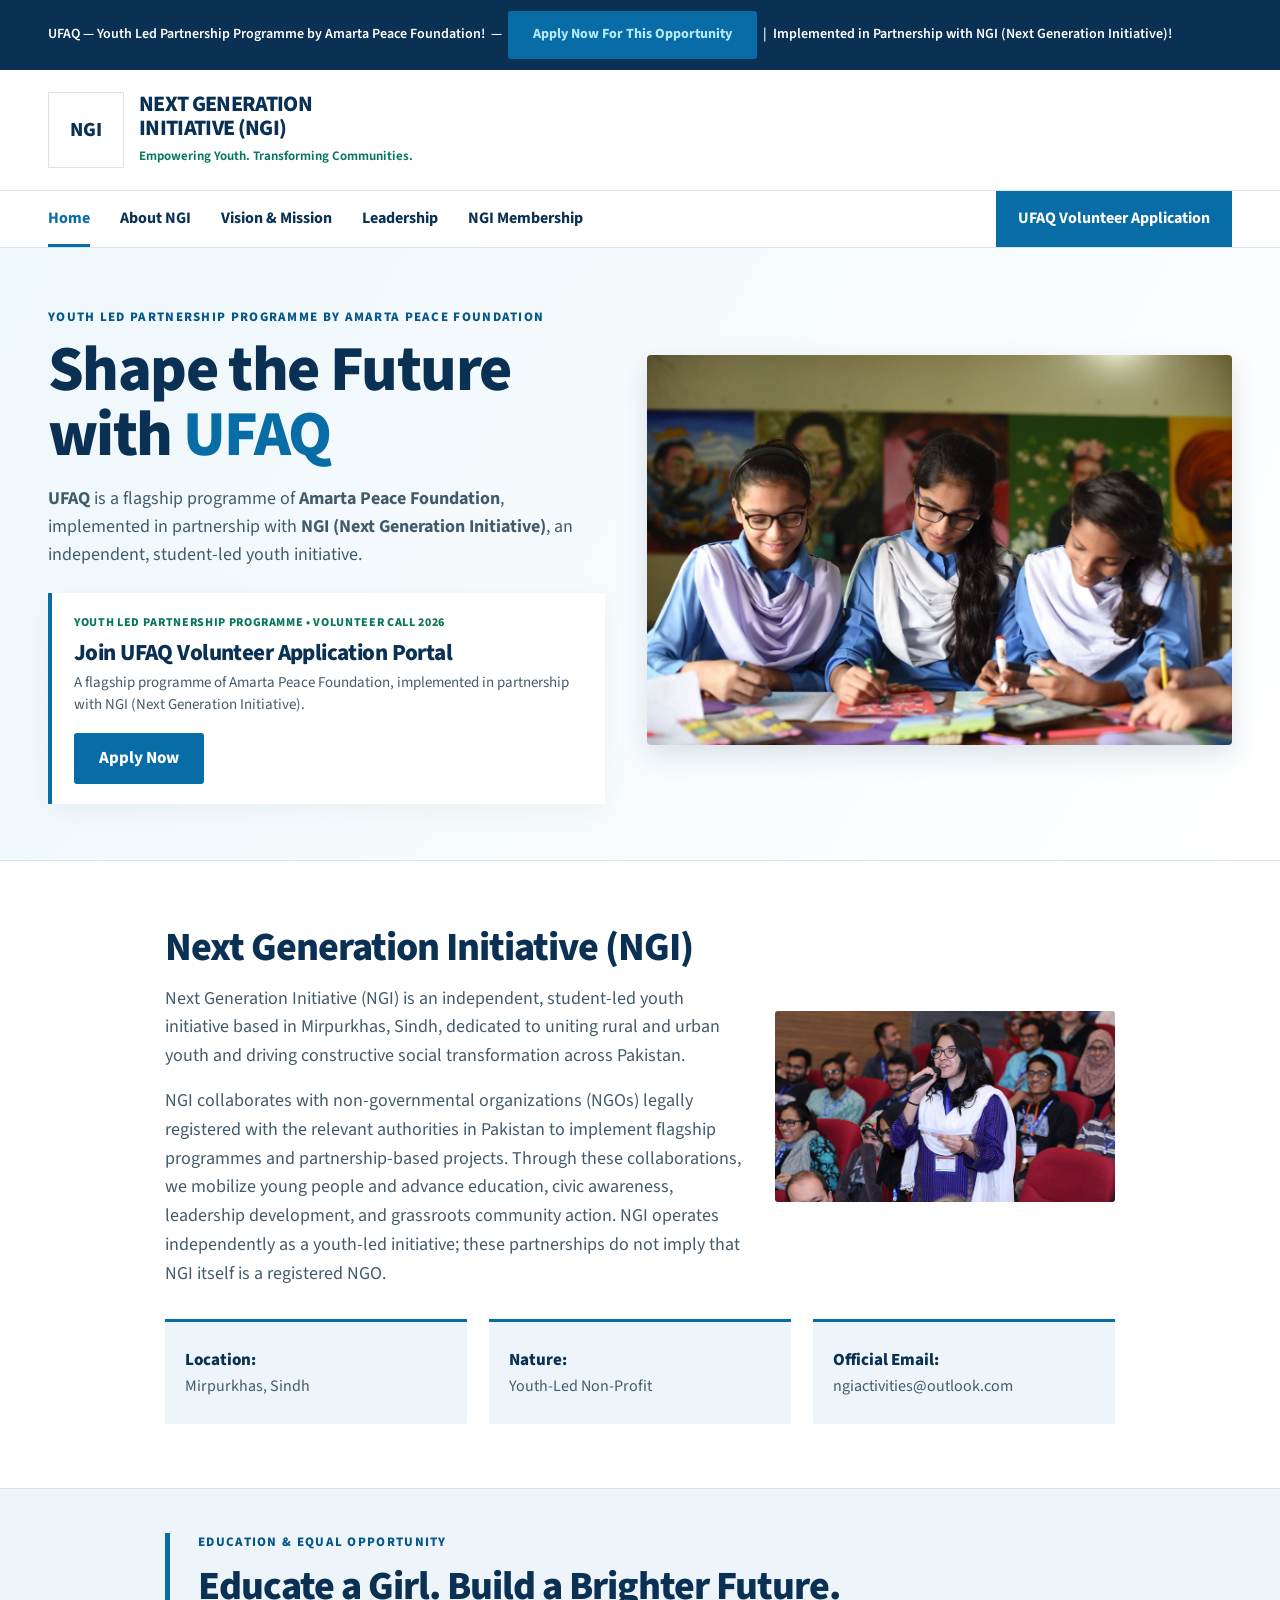
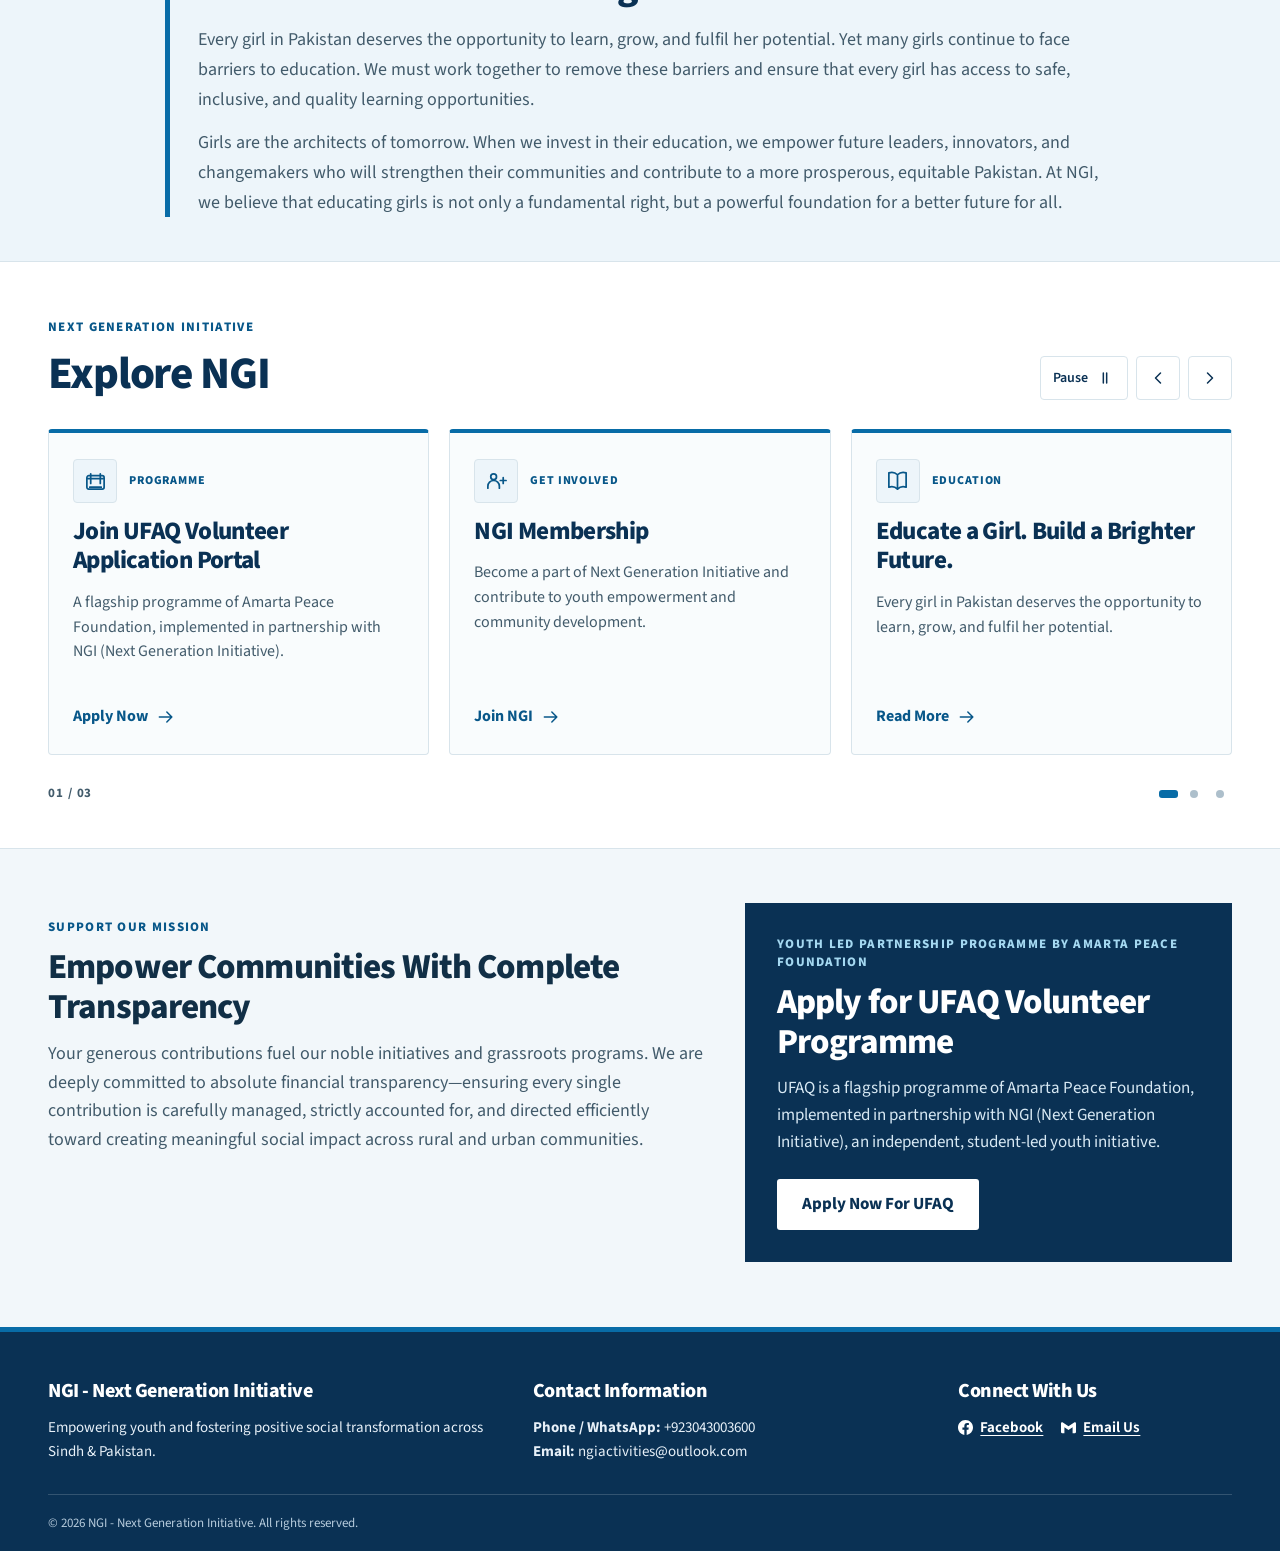
==== index.html @ 114bf4d7 "Add original accessible scrolling cards using existing NGI website copy" ====
<!doctype html>
<html lang="en"><head><meta charset="UTF-8"><meta name="viewport" content="width=device-width,initial-scale=1">
<title>Home | NGI</title>
<meta name="theme-color" content="#0a3154">
<meta name="description" content="Next Generation Initiative — Empowering Youth. Transforming Communities.">
<link rel="preconnect" href="https://fonts.googleapis.com"><link rel="preconnect" href="https://fonts.gstatic.com" crossorigin>
<link href="https://fonts.googleapis.com/css2?family=Source+Sans+3:wght@400;500;600;650;700;800&display=swap" rel="stylesheet">
<link rel="stylesheet" href="./styles.css?v=ngi-explore-1"></head>
<body class="home-page"><a class="skip-link" href="#main">Skip to content</a>
<div class="announcement">
<div class="announcement-inner">
<span> UFAQ — Youth Led Partnership Programme by Amarta Peace Foundation!</span>  —  <a href="apply-for-ufaq-project-voluntarily/" class="ufaq-apply-btn">Apply Now For This Opportunity</a>  |  Implemented in Partnership with NGI (Next Generation Initiative)!
</div>
</div>

<header class="site-header"><div class="brand-block">
<div class="w brand-container">
<div class="brand-row">
<div class="brand-logo">
<img src="https://lh3.googleusercontent.com/d/1S5-QYFSCaPwLxHTXR51VhfiXbAkokHvd" alt="NGI Logo" onerror="this.style.display='none';this.parentNode.innerHTML='NGI'">
</div>
<div class="brand-text">
<div class="brand-title">NEXT GENERATION<br>INITIATIVE (NGI)</div>
<div class="brand-tagline">Empowering Youth. Transforming Communities.</div>
</div>
</div>
</div>
</div>


<nav aria-label="Main navigation" class="main-nav"><div class="nav-inner"><button class="menu-toggle" type="button" aria-expanded="false" aria-controls="nav-links"><span aria-hidden="true">☰</span> Menu</button><div id="nav-links" class="nav-links"><a href="./" aria-current="page">Home</a><a href="./about/">About NGI</a><a href="./vision-mission/">Vision &amp; Mission</a><a href="./leadership/">Leadership</a><a href="./membership/">NGI Membership</a><a href="./apply-for-ufaq-project-voluntarily/">UFAQ Volunteer Application</a></div></div></nav>
</header>
<main id="main"><div class="ufaq-landing campaign">
<div class="w campaign-grid">
<span class="eyebrow"> Youth Led Partnership Programme by Amarta Peace Foundation </span>
<h1 class="campaign-title">Shape the Future with <span>UFAQ</span></h1>
<p class="campaign-description"><strong>UFAQ</strong> is a flagship programme of <strong>Amarta Peace Foundation</strong>, implemented in partnership with <strong>NGI (Next Generation Initiative)</strong>, an independent, student-led youth initiative.</p>

<!-- ANIMATED UFAQ ADVERTISEMENT HIGHLIGHT BOX -->
<div class="animated-ad programme-call">
<div class="programme-copy">
<div class="programme-kicker">Youth Led Partnership Programme • Volunteer Call 2026</div>
<h3>Join UFAQ Volunteer Application Portal</h3>
<p>A flagship programme of Amarta Peace Foundation, implemented in partnership with NGI (Next Generation Initiative).</p>
</div>
<div class="programme-action">
<a href="apply-for-ufaq-project-voluntarily/" id="ufaqJumpApplyBtn" class="ufaq-apply-btn">Apply Now</a>
</div>
</div>

<div class="campaign-photo">
<img src="assets/zindagitrust_cover.jpg" alt="School students working together on classroom art activities" width="1280" height="853" fetchpriority="high" decoding="async">
</div>
</div>
</div>

<div class="organisation">
<div class="w">
<div class="organisation-inner">
<div class="youth-feature"><div><h3>Next Generation Initiative (NGI)</h3>
<p>Next Generation Initiative (NGI) is an independent, student-led youth initiative based in Mirpurkhas, Sindh, dedicated to uniting rural and urban youth and driving constructive social transformation across Pakistan.</p>
<p>NGI collaborates with non-governmental organizations (NGOs) legally registered with the relevant authorities in Pakistan to implement flagship programmes and partnership-based projects. Through these collaborations, we mobilize young people and advance education, civic awareness, leadership development, and grassroots community action. NGI operates independently as a youth-led initiative; these partnerships do not imply that NGI itself is a registered NGO.</p></div><img class="youth-feature-photo youth-feature-landscape" src="assets/jyk-iba-pakistan.jpg" alt="Young woman speaking into a microphone at a youth event" width="720" height="405" loading="lazy" decoding="async"></div>
<div class="organisation-facts">
<div class="fact">
<strong>Location:</strong>
<div>Mirpurkhas, Sindh</div>
</div>
<div class="fact">
<strong>Nature:</strong>
<div>Youth-Led Non-Profit</div>
</div>
<div class="fact">
<strong>Official Email:</strong>
<div>ngiactivities@outlook.com</div>
</div>
</div>
</div>
</div>
</div>

<section class="girls-education" aria-labelledby="girls-education-title">
<div class="w girls-education-inner">
<span class="eyebrow">Education &amp; Equal Opportunity</span>
<h2 id="girls-education-title">Educate a Girl. Build a Brighter Future.</h2>
<p>Every girl in Pakistan deserves the opportunity to learn, grow, and fulfil her potential. Yet many girls continue to face barriers to education. We must work together to remove these barriers and ensure that every girl has access to safe, inclusive, and quality learning opportunities.</p>
<p>Girls are the architects of tomorrow. When we invest in their education, we empower future leaders, innovators, and changemakers who will strengthen their communities and contribute to a more prosperous, equitable Pakistan. At NGI, we believe that educating girls is not only a fundamental right, but a powerful foundation for a better future for all.</p>
</div>
</section>

<section class="ngi-explore" id="ngi-explore" aria-labelledby="ngi-explore-heading" aria-roledescription="carousel">
  <div class="w">
    <div class="ngi-explore-header">
      <div><span class="eyebrow">Next Generation Initiative</span><h2 id="ngi-explore-heading">Explore NGI</h2></div>
      <div class="ngi-explore-controls" hidden>
        <button type="button" class="ngi-scroll-toggle" aria-label="Pause automatic scrolling">Pause <svg aria-hidden="true" viewBox="0 0 24 24"><path d="M10 6v12M14 6v12"/></svg></button>
        <button type="button" class="ngi-scroll-prev" aria-label="Previous card"><svg aria-hidden="true" viewBox="0 0 24 24"><path d="m15 6-6 6 6 6"/></svg></button>
        <button type="button" class="ngi-scroll-next" aria-label="Next card"><svg aria-hidden="true" viewBox="0 0 24 24"><path d="m9 6 6 6-6 6"/></svg></button>
      </div>
    </div>
    <div class="ngi-explore-track" role="group" aria-label="NGI programmes and information" tabindex="0">
      <article class="ngi-explore-card">
        <div class="ngi-explore-card-top"><span class="ngi-card-icon" aria-hidden="true"><svg viewBox="0 0 24 24"><path d="M4 10h16M7 5v10m10-10v10M6 19h12"/><rect x="3" y="7" width="18" height="14" rx="2"/></svg></span><span class="ngi-card-label">Programme</span></div>
        <h3>Join UFAQ Volunteer Application Portal</h3><p>A flagship programme of Amarta Peace Foundation, implemented in partnership with NGI (Next Generation Initiative).</p>
        <a class="ngi-card-link" href="apply-for-ufaq-project-voluntarily/">Apply Now <svg aria-hidden="true" viewBox="0 0 24 24"><path d="M4 12h15m-6-6 6 6-6 6"/></svg></a>
      </article>
      <article class="ngi-explore-card">
        <div class="ngi-explore-card-top"><span class="ngi-card-icon" aria-hidden="true"><svg viewBox="0 0 24 24"><circle cx="9" cy="8" r="3"/><path d="M3 20v-2a6 6 0 0 1 12 0v2M19 9v6m-3-3h6"/></svg></span><span class="ngi-card-label">Get involved</span></div>
        <h3>NGI Membership</h3><p>Become a part of Next Generation Initiative and contribute to youth empowerment and community development.</p>
        <a class="ngi-card-link" href="membership/">Join NGI <svg aria-hidden="true" viewBox="0 0 24 24"><path d="M4 12h15m-6-6 6 6-6 6"/></svg></a>
      </article>
      <article class="ngi-explore-card">
        <div class="ngi-explore-card-top"><span class="ngi-card-icon" aria-hidden="true"><svg viewBox="0 0 24 24"><path d="M12 6c-3-3-6-3-9-2v15c3-1 6-1 9 2 3-3 6-3 9-2V4c-3-1-6-1-9 2Zm0 0v15"/></svg></span><span class="ngi-card-label">Education</span></div>
        <h3>Educate a Girl. Build a Brighter Future.</h3><p>Every girl in Pakistan deserves the opportunity to learn, grow, and fulfil her potential.</p>
        <a class="ngi-card-link" href="#girls-education-title">Read More <svg aria-hidden="true" viewBox="0 0 24 24"><path d="M4 12h15m-6-6 6 6-6 6"/></svg></a>
      </article>
      <article class="ngi-explore-card">
        <div class="ngi-explore-card-top"><span class="ngi-card-icon" aria-hidden="true"><svg viewBox="0 0 24 24"><circle cx="12" cy="12" r="9"/><circle cx="12" cy="12" r="5"/><circle cx="12" cy="12" r="1"/></svg></span><span class="ngi-card-label">Guiding Principles</span></div>
        <h3>Our Mission</h3><p>To empower youth through education, awareness, leadership development, critical thinking, community engagement, and collaborative action.</p>
        <a class="ngi-card-link" href="vision-mission/">Vision &amp; Mission <svg aria-hidden="true" viewBox="0 0 24 24"><path d="M4 12h15m-6-6 6 6-6 6"/></svg></a>
      </article>
      <article class="ngi-explore-card">
        <div class="ngi-explore-card-top"><span class="ngi-card-icon" aria-hidden="true"><svg viewBox="0 0 24 24"><path d="m3 10 5-5 4 3 4-3 5 5-7 7a3 3 0 0 1-4 0l-7-7Zm6 0 3 3 3-3"/></svg></span><span class="ngi-card-label">About NGI</span></div>
        <h3>How We Work</h3><p>NGI works in collaboration with non-governmental organizations (NGOs) legally registered with the relevant authorities in Pakistan to implement flagship programmes and partnership-based projects.</p>
        <a class="ngi-card-link" href="about/">About NGI <svg aria-hidden="true" viewBox="0 0 24 24"><path d="M4 12h15m-6-6 6 6-6 6"/></svg></a>
      </article>
    </div>
    <div class="ngi-explore-footer" hidden><span class="ngi-scroll-count" aria-hidden="true">01 / 03</span><div class="ngi-scroll-indicators" role="group" aria-label="Choose card position"></div></div>
  </div>
</section>

<div class="support-section">
<div class="support-grid">

<!-- SUPPORT OUR CAUSE & TRANSPARENCY SECTION -->
<div class="support-copy">
<div class="support-inner">
<span class="eyebrow"> Support Our Mission</span>
<h3>Empower Communities With Complete Transparency</h3>
<p>Your generous contributions fuel our noble initiatives and grassroots programs. We are deeply committed to absolute financial transparency—ensuring every single contribution is carefully managed, strictly accounted for, and directed efficiently toward creating meaningful social impact across rural and urban communities.</p>
</div>
</div>

<!-- APPLY NOW FOR UFAQ PROJECT SECTION -->
<div id="formCard" class="apply-panel">
<span class="eyebrow"> Youth Led Partnership Programme by Amarta Peace Foundation</span>
<h3>Apply for UFAQ Volunteer Programme</h3>
<p>UFAQ is a flagship programme of Amarta Peace Foundation, implemented in partnership with NGI (Next Generation Initiative), an independent, student-led youth initiative.</p>
<a href="apply-for-ufaq-project-voluntarily/" class="ufaq-apply-btn">Apply Now For UFAQ</a>
</div>

</div>
</div>

</main>
<div class="site-footer">
<div class="footer-inner">
<div class="footer-grid">
<div>
<h3>NGI - Next Generation Initiative</h3>
<p>Empowering youth and fostering positive social transformation across Sindh &amp; Pakistan.</p>
</div>
<div>
<h4>Contact Information</h4>
<p><strong>Phone / WhatsApp:</strong> +923043003600</p>
<p><strong>Email:</strong> ngiactivities@outlook.com</p>
</div>
<div>
<h4>Connect With Us</h4>
<div>
<a href="https://facebook.com" target="_blank" class="footer-link">
<svg style="width:15px;height:15px;fill:currentColor" viewbox="0 0 24 24"><path d="M24 12.073c0-6.627-5.373-12-12-12s-12 5.373-12 12c0 5.99 4.388 10.954 10.125 11.854v-8.385H7.078v-3.47h3.047V9.43c0-3.007 1.792-4.669 4.533-4.669 1.312 0 2.686.235 2.686.235v2.953H15.83c-1.491 0-1.956.925-1.956 1.874v2.25h3.328l-.532 3.47h-2.796v8.385C19.612 23.027 24 18.062 24 12.073z"></path></svg>
Facebook
</a>
<a href="mailto:ngiactivities@outlook.com" class="footer-link">
<svg style="width:15px;height:15px;fill:currentColor" viewbox="0 0 24 24"><path d="M24 5.457v13.909c0 .904-.732 1.636-1.636 1.636h-3.819V11.73l-6.545 4.364-6.545-4.364v9.273H1.636C.732 21.002 0 20.27 0 19.366V5.457c0-1.011.821-1.832 1.832-1.832h.545L12 9.818l9.623-6.193h.545c1.011 0 1.832.821 1.832 1.832z"></path></svg>
Email Us
</a>
</div>
</div>
</div>
<div class="copyright">
© 2026 NGI - Next Generation Initiative. All rights reserved.
</div>
</div>
</div>

<script>
(function(){const b=document.querySelector('.menu-toggle');const n=document.getElementById('nav-links');b.addEventListener('click',()=>{const open=b.getAttribute('aria-expanded')==='true';b.setAttribute('aria-expanded',String(!open));n.classList.toggle('open',!open)});n.addEventListener('click',e=>{if(e.target.closest('a')){b.setAttribute('aria-expanded','false');n.classList.remove('open')}})})();
</script>
<script src="./updates-carousel.js" defer></script></body></html>
---- styles.css ----
:root{--ink:#112f46;--navy:#0a3154;--blue:#086ca7;--blue-dark:#085789;--accent:#08785b;--muted:#425b6b;--paper:#fff;--tint:#edf5fa;--edge:#d8e4eb;--max:1184px;--font:'Source Sans 3',Arial,sans-serif;color-scheme:light}
*{box-sizing:border-box}html{scroll-behavior:smooth}body{margin:0;color:var(--ink);background:var(--paper);font:400 17px/1.6 var(--font);min-height:100vh;display:flex;flex-direction:column}main{flex:1;min-width:0}img{max-width:100%;display:block}h1,h2,h3,h4,p{margin:0}h1,h2,h3,h4{line-height:1.14;font-weight:800;letter-spacing:-.025em}a{color:var(--blue-dark)}button,input,textarea,select{font:inherit}a:focus-visible,button:focus-visible,input:focus-visible,select:focus-visible,textarea:focus-visible{outline:3px solid #e1a229;outline-offset:4px}button{cursor:pointer}.skip-link{position:absolute;left:20px;top:-60px;background:white;color:var(--navy);padding:12px;z-index:200}.skip-link:focus{top:8px}.w,.page-wrap,.brand-container,.nav-inner,.footer-inner,.announcement-inner,.support-grid{width:min(var(--max),100% - 56px);margin:0 auto}.announcement{background:var(--navy);color:white;padding:11px 0}.announcement-inner{font-size:14px;line-height:1.4;font-weight:600}.announcement a{color:#b4eafc;text-underline-offset:3px}.site-header{background:white;border-bottom:1px solid var(--edge)}.brand-block{padding:22px 0}.brand-row{display:flex;align-items:center;gap:15px}.brand-logo{width:76px;height:76px;flex:0 0 76px;display:grid;place-items:center;color:var(--navy);font-weight:800;font-size:20px;border:1px solid var(--edge);background:white}.brand-logo img{width:100%;height:100%;object-fit:contain}.brand-title{font-size:22px;font-weight:800;line-height:1.08;color:var(--navy);letter-spacing:-.03em}.brand-tagline{color:var(--accent);font-weight:650;margin-top:5px;font-size:13px}.main-nav{border-top:1px solid var(--edge)}.nav-links{display:flex;align-items:stretch;gap:30px;flex-wrap:wrap}.nav-links a{display:block;color:var(--navy);font-weight:700;text-decoration:none;padding:15px 0 12px;border-bottom:3px solid transparent;font-size:16px}.nav-links a:hover,.nav-links a[aria-current=page]{color:var(--blue);border-bottom-color:var(--blue)}.nav-links a:last-child{margin-left:auto;background:var(--blue);color:white;border:0;padding:15px 22px}.nav-links a:last-child:hover{background:var(--blue-dark)}.menu-toggle{display:none}
.eyebrow{display:block;color:var(--blue-dark);text-transform:uppercase;font-weight:800;letter-spacing:.10em;font-size:13px;line-height:1.4;margin-bottom:12px}.campaign{background:linear-gradient(120deg,#eef7fb,#fff);border-bottom:1px solid var(--edge);padding:48px 0 56px}.campaign-grid{display:grid;grid-template-columns:minmax(0,1fr) minmax(0,1.05fr);column-gap:42px;align-items:start}.campaign-grid>.eyebrow{grid-column:1;align-self:end;margin-top:12px}.campaign-title{grid-column:1;font-size:clamp(40px,5vw,64px);line-height:1.02;color:var(--navy);margin:0 0 17px;max-width:580px}.campaign-title span{color:var(--blue)}.campaign-description{grid-column:1;font-size:18px;line-height:1.55;color:var(--muted);margin-bottom:24px}.campaign-photo{grid-column:2;grid-row:1/5;align-self:center;justify-self:stretch;width:100%;min-width:0;height:auto;display:block}.campaign-photo img{display:block;width:100%;max-width:100%;height:auto;max-height:none;object-fit:contain;object-position:center;border-radius:4px;box-shadow:0 10px 28px rgba(10,49,84,.13)}.programme-call{grid-column:1;display:flex;flex-direction:column;align-items:flex-start;gap:17px;background:#fff;border-left:4px solid var(--blue);padding:20px 22px;box-shadow:0 8px 25px #1739530d}.programme-kicker{font-size:12px;letter-spacing:.055em;text-transform:uppercase;font-weight:800;color:var(--accent);margin-bottom:8px}.programme-call h3{font-size:23px;margin-bottom:6px;color:var(--navy)}.programme-call p{font-size:15px;line-height:1.45;color:var(--muted)}.ufaq-apply-btn{display:inline-flex;align-items:center;justify-content:center;min-height:48px;padding:12px 25px;background:var(--blue);color:white;text-decoration:none;border:0;border-radius:3px;font-weight:750;transition:background .2s ease}.ufaq-apply-btn:hover{background:var(--blue-dark)}.organisation{padding:64px 0}.organisation-inner{max-width:950px;margin:auto}.organisation h3{font-size:clamp(29px,4vw,40px);margin:0 0 14px;color:var(--navy)}.organisation p{color:var(--muted);font-size:18px}.organisation-facts{display:grid;grid-template-columns:repeat(3,minmax(0,1fr));gap:22px;margin-top:30px}.fact{background:var(--tint);padding:25px 20px;border-top:3px solid var(--blue);overflow-wrap:anywhere}.fact strong{display:block;color:var(--navy);font-weight:800;font-size:17px}.fact div{font-size:16px;color:var(--muted)}.support-section{background:#f2f7fa;padding:54px 0 65px}.support-grid{display:grid;grid-template-columns:1.15fr .85fr;gap:38px;align-items:stretch}.support-inner{padding:15px 0}.support-copy h3,.apply-panel h3{font-size:clamp(25px,3vw,35px);margin-bottom:12px}.support-copy p{color:var(--muted);font-size:18px}.apply-panel{background:var(--navy);color:white;padding:32px}.apply-panel .eyebrow{color:#a4d8f1}.apply-panel p{color:#d8e9f4;margin-bottom:22px}.apply-panel .ufaq-apply-btn{background:white;color:var(--navy)}.apply-panel .ufaq-apply-btn:hover{background:#daedf6}
.page-hero{padding:54px 0;background:var(--tint);border-bottom:1px solid var(--edge)}.page-hero h1{font-size:clamp(39px,5.4vw,62px);line-height:1.04;margin-bottom:13px;color:var(--navy)}.page-hero p{max-width:800px;font-size:20px;color:var(--muted)}.content-section{padding:48px 0 72px}.info-grid{display:grid;grid-template-columns:repeat(2,minmax(0,1fr));gap:28px}.info-card{background:#fff;border:1px solid var(--edge);border-top:5px solid var(--blue);padding:30px 32px;min-height:220px}.info-card h2{font-size:32px;color:var(--navy);margin-bottom:14px}.info-card p{font-size:18px;color:var(--muted)}.leaders-grid{display:grid;grid-template-columns:repeat(3,minmax(0,1fr));gap:24px}.leader-card{background:white;border:1px solid var(--edge);border-bottom:4px solid var(--blue);overflow:hidden;transition:box-shadow .2s ease,transform .2s ease}.leader-card:hover{transform:translateY(-3px);box-shadow:0 12px 24px #122e4612}.leader-photo{height:250px;background:#dcecf5;position:relative;display:grid;place-items:center;overflow:hidden}.leader-photo span{font-size:54px;font-weight:700;color:#597b91}.leader-photo img{position:absolute;inset:0;width:100%;height:100%;object-fit:cover;object-position:center 33%}.leader-text{padding:20px 23px 25px}.leader-text h2{font-size:25px;color:var(--navy);margin:0 0 7px}.leader-role{font-size:14px;font-weight:750;text-transform:uppercase;letter-spacing:.055em;color:var(--accent);margin-bottom:10px}.leader-description{font-size:16px;color:var(--muted)}.site-footer{background:var(--navy);color:#e7f0f8;padding:48px 0 18px;border-top:5px solid var(--blue)}.footer-grid{display:grid;grid-template-columns:1.15fr 1fr .7fr;gap:35px;margin-bottom:30px}.site-footer h3,.site-footer h4{font-size:20px;margin-bottom:13px;color:white}.site-footer p{font-size:15px;line-height:1.6;overflow-wrap:anywhere}.footer-link{display:inline-flex;align-items:center;gap:7px;margin:0 15px 10px 0;color:white;text-decoration:underline;text-underline-offset:3px;font-weight:650;font-size:15px}.footer-link svg{width:18px;height:18px;fill:currentColor}.copyright{font-size:13px;color:#b6cbdc;border-top:1px solid #ffffff2b;padding-top:18px}
@media(max-width:850px){.campaign-grid{column-gap:25px;grid-template-columns:minmax(0,1fr) minmax(0,1fr)}.nav-links{gap:20px}.leader-photo{height:210px}.leaders-grid{grid-template-columns:repeat(2,minmax(0,1fr))}.support-grid{gap:22px}.footer-grid{grid-template-columns:1fr 1fr}.footer-grid>div:last-child{grid-column:1/-1}}
@media(max-width:650px){.w,.page-wrap,.brand-container,.nav-inner,.footer-inner,.announcement-inner,.support-grid{width:calc(100% - 36px)}.announcement{padding:9px 0}.announcement-inner{font-size:13px}.brand-block{padding:17px 0}.brand-logo{width:58px;height:58px;flex-basis:58px}.brand-title{font-size:18px}.brand-tagline{font-size:11.5px}.menu-toggle{display:inline-flex;align-items:center;gap:8px;font-weight:700;color:var(--navy);padding:12px 0;border:0;background:none}.nav-links{display:none;flex-direction:column;gap:0;padding-bottom:12px}.nav-links.open{display:flex}.nav-links a{padding:10px 0;border-bottom:1px solid var(--edge)}.nav-links a:last-child{margin:8px 0 0;padding:12px 15px}.campaign{padding:28px 0 38px}.campaign-grid{display:flex;flex-direction:column;gap:0}.campaign-title{font-size:43px}.campaign-grid>.eyebrow{align-self:flex-start;margin-top:0}.campaign-description{font-size:17px}.campaign-photo{order:4;width:100%;height:auto;margin:24px auto 0}.campaign-photo img{width:100%;height:auto}.programme-call{padding:18px;width:100%}.organisation{padding:42px 0}.organisation-facts,.support-grid,.info-grid,.footer-grid{grid-template-columns:1fr;gap:14px}.support-section{padding:36px 0 42px}.apply-panel{padding:25px}.page-hero{padding:39px 0}.page-hero p{font-size:18px}.content-section{padding:30px 0 44px}.info-card{padding:24px;min-height:auto}.leaders-grid{gap:15px}.leader-photo{height:190px}.leader-text{padding:14px;overflow-wrap:anywhere}.leader-text h2{font-size:20px}.leader-role{font-size:12px}.leader-description{font-size:14px}.site-footer{padding:35px 0 16px}.footer-grid{gap:24px}}
@media(max-width:360px){.leaders-grid{grid-template-columns:1fr}.leader-photo{height:260px}.brand-title{font-size:16px}}
@media(prefers-reduced-motion:reduce){*,*::before,*::after{scroll-behavior:auto!important;animation-duration:.01ms!important;transition-duration:.01ms!important}}

/* Locally hosted Sindhi community imagery */

.youth-feature{display:grid;grid-template-columns:minmax(0,1fr) minmax(0,340px);gap:32px;align-items:center}
.youth-feature-photo{display:block;width:100%;height:auto;aspect-ratio:4/3;object-fit:cover;background:var(--tint);border-radius:3px}
@media(max-width:850px){.youth-feature{grid-template-columns:minmax(0,1fr) minmax(0,260px);gap:22px}}
@media(max-width:650px){.youth-feature{grid-template-columns:minmax(0,1fr);gap:24px}.youth-feature-photo{width:100%;max-height:320px;object-position:center 35%}}

/* Keep the audience photograph in its original 16:9 proportions. */
.youth-feature-photo.youth-feature-landscape{
  aspect-ratio:16/9;object-fit:contain;object-position:center;max-height:none;
}

/* Home: partnership introduction and girls' education message. */
.home-page .organisation .youth-feature p+p{margin-top:16px}
.girls-education{background:var(--tint);border-top:1px solid var(--edge);border-bottom:1px solid var(--edge);padding:44px 0}
.girls-education-inner{border-left:5px solid var(--blue);padding-left:28px;max-width:950px}
.girls-education h2{font-size:clamp(28px,3.5vw,40px);color:var(--navy);margin-bottom:16px}
.girls-education p{color:var(--muted);font-size:18px;line-height:1.65}
.girls-education p+p{margin-top:14px}
@media(max-width:650px){.girls-education{padding:32px 0}.girls-education-inner{padding-left:18px}.girls-education p{font-size:17px}}

/* NGI's own programme and information carousel. */
.ngi-explore{padding:56px 0 42px;background:#fff;border-bottom:1px solid var(--edge)}
.ngi-explore-header{display:flex;align-items:end;justify-content:space-between;gap:24px;margin-bottom:24px}
.ngi-explore-header h2{font-size:clamp(32px,4vw,45px);color:var(--navy)}
.ngi-explore-controls{display:flex;gap:8px;align-items:center}
.ngi-explore-controls[hidden],.ngi-explore-footer[hidden]{display:none}
.ngi-explore-controls button{display:inline-flex;align-items:center;justify-content:center;gap:7px;min-height:44px;min-width:44px;border:1px solid var(--edge);background:white;color:var(--navy);border-radius:4px;font:600 14px/1 var(--font);transition:background .18s,color .18s,border-color .18s}
.ngi-explore-controls .ngi-scroll-toggle{padding:0 12px}
.ngi-explore-controls button:hover{background:var(--navy);border-color:var(--navy);color:white}
.ngi-explore-controls button:disabled{opacity:.5;cursor:default}
.ngi-explore svg{width:20px;height:20px;fill:none;stroke:currentColor;stroke-width:1.8;stroke-linecap:round;stroke-linejoin:round;flex:none}
.ngi-explore-track{--gap:20px;display:grid;grid-auto-flow:column;grid-auto-columns:calc((100% - 2 * var(--gap))/3);gap:var(--gap);overflow-x:auto;overscroll-behavior-inline:contain;scroll-snap-type:x mandatory;scrollbar-width:thin;scrollbar-color:#acc5d6 transparent;padding:5px 0 17px}
.ngi-explore-track:focus-visible{outline:2px solid var(--blue);outline-offset:4px}
.ngi-explore-card{min-width:0;scroll-snap-align:start;display:flex;flex-direction:column;align-items:flex-start;gap:14px;background:#f9fcfd;border:1px solid var(--edge);border-top:4px solid var(--blue);border-radius:4px;padding:26px 24px 24px;min-height:274px;transition:box-shadow .22s,background .22s,border-color .22s}
.ngi-explore-card:hover,.ngi-explore-card:focus-within{border-color:#a1c2d5;background:white;box-shadow:0 7px 18px rgba(10,49,84,.08)}
.ngi-explore-card-top{display:flex;align-items:center;gap:12px}
.ngi-card-icon{display:grid;place-items:center;width:44px;height:44px;background:var(--tint);border:1px solid var(--edge);border-radius:4px;color:var(--blue-dark)}
.ngi-card-icon svg{width:23px;height:23px}
.ngi-card-label{font-size:12px;letter-spacing:.07em;text-transform:uppercase;font-weight:800;color:var(--blue-dark)}
.ngi-explore-card h3{font-size:25px;line-height:1.18;color:var(--navy)}
.ngi-explore-card p{font-size:16px;line-height:1.55;color:var(--muted);margin-bottom:6px}
.ngi-card-link{margin-top:auto;color:var(--blue-dark);font-size:16px;font-weight:700;display:inline-flex;gap:8px;align-items:center;text-decoration:none}
.ngi-card-link:hover{text-decoration:underline}
.ngi-explore-footer{display:flex;align-items:center;justify-content:space-between;gap:12px;margin-top:10px}
.ngi-scroll-count{font-weight:700;color:var(--muted);font-size:13px;letter-spacing:.07em;font-variant-numeric:tabular-nums}
.ngi-scroll-indicators{display:flex;gap:2px;align-items:center}
.ngi-scroll-indicators button{display:grid;place-items:center;width:24px;height:24px;padding:0;background:transparent;border:0}
.ngi-scroll-indicators button::after{content:"";width:8px;height:8px;border-radius:50%;background:#adbfcb;transition:width .18s,background .18s}
.ngi-scroll-indicators button[aria-current="true"]::after{width:19px;border-radius:3px;background:var(--blue)}
@media(max-width:970px){.ngi-explore-track{grid-auto-columns:calc((100% - var(--gap))/2)}}
@media(max-width:650px){.ngi-explore{padding:36px 0 26px}.ngi-explore-header{align-items:flex-start;flex-direction:column;gap:15px;margin-bottom:15px}.ngi-explore-track{--gap:14px;grid-auto-columns:min(100%,calc(100% - 18px))}.ngi-explore-card{padding:20px;min-height:250px}.ngi-explore-card h3{font-size:23px}.ngi-explore-controls button{min-width:44px}.ngi-explore-controls{align-self:flex-end}}
@media(prefers-reduced-motion:reduce){.ngi-explore *{transition:none!important;scroll-behavior:auto!important}}
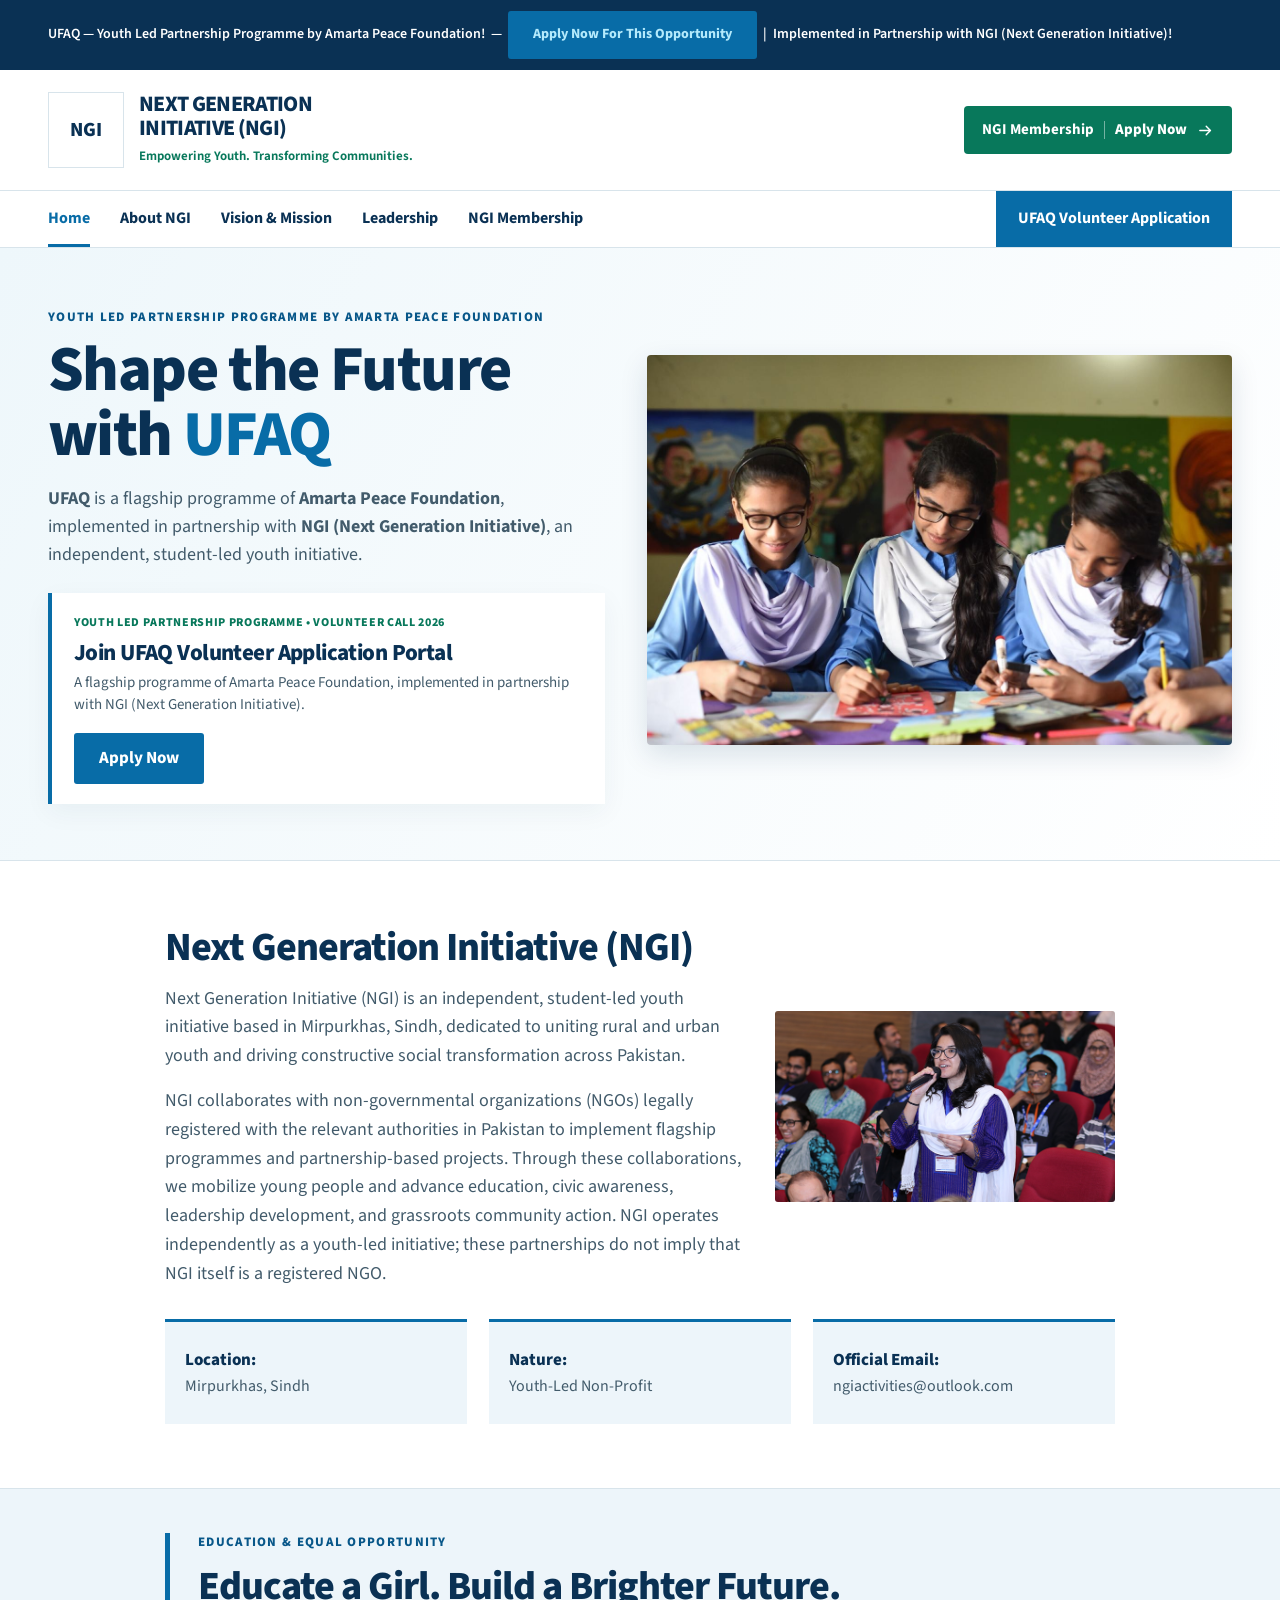
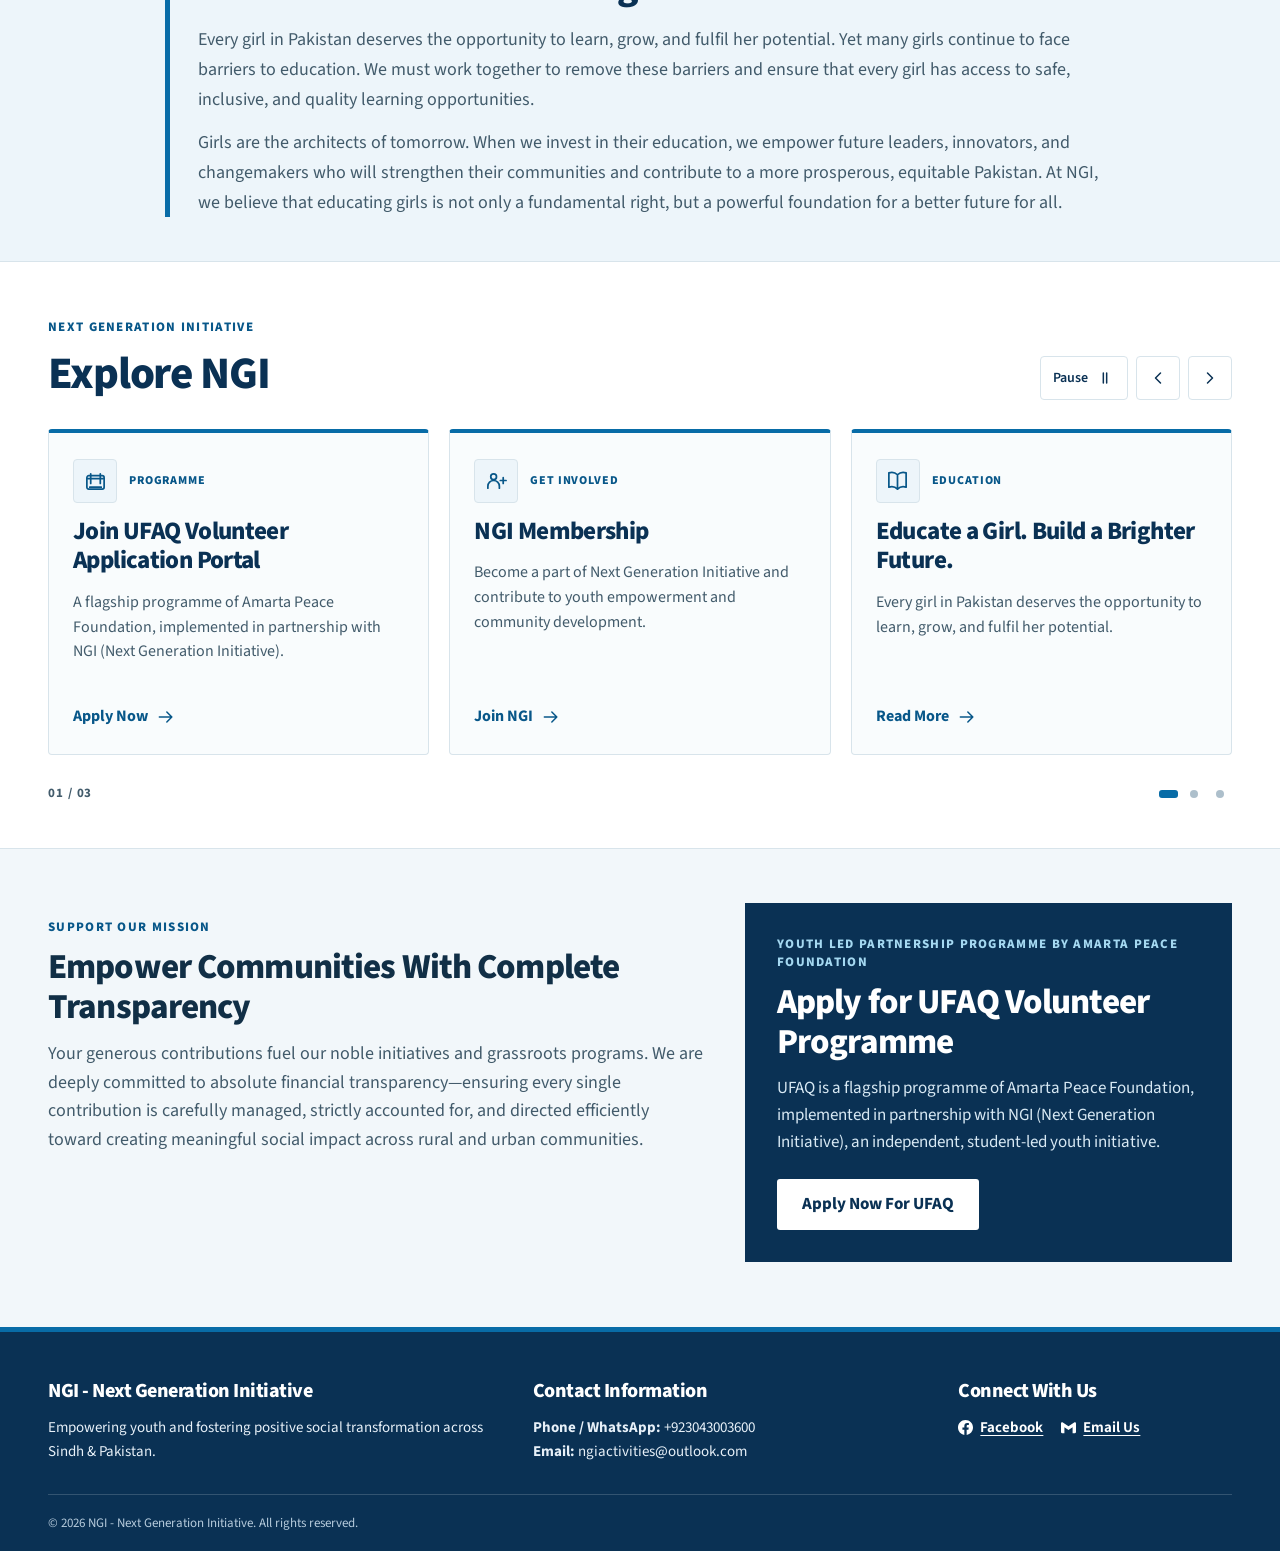
==== commit 2cd0252a: "Add independent NGI Membership Apply Now button to homepage header" ====
--- a/index.html
+++ b/index.html
@@ -5,7 +5,7 @@
 <meta name="description" content="Next Generation Initiative — Empowering Youth. Transforming Communities.">
 <link rel="preconnect" href="https://fonts.googleapis.com"><link rel="preconnect" href="https://fonts.gstatic.com" crossorigin>
 <link href="https://fonts.googleapis.com/css2?family=Source+Sans+3:wght@400;500;600;650;700;800&display=swap" rel="stylesheet">
-<link rel="stylesheet" href="./styles.css?v=ngi-explore-1"></head>
+<link rel="stylesheet" href="./styles.css?v=ngi-membership-cta-1"></head>
 <body class="home-page"><a class="skip-link" href="#main">Skip to content</a>
 <div class="announcement">
 <div class="announcement-inner">
@@ -24,6 +24,7 @@
 <div class="brand-tagline">Empowering Youth. Transforming Communities.</div>
 </div>
 </div>
+<a class="ngi-membership-cta" href="./membership/#membership-title" aria-label="Apply now for NGI Membership">NGI Membership <span>Apply Now</span><svg viewBox="0 0 24 24" aria-hidden="true"><path d="M4 12h15m-6-6 6 6-6 6"/></svg></a>
 </div>
 </div>
 
--- a/styles.css
+++ b/styles.css
@@ -60,3 +60,12 @@
 @media(max-width:970px){.ngi-explore-track{grid-auto-columns:calc((100% - var(--gap))/2)}}
 @media(max-width:650px){.ngi-explore{padding:36px 0 26px}.ngi-explore-header{align-items:flex-start;flex-direction:column;gap:15px;margin-bottom:15px}.ngi-explore-track{--gap:14px;grid-auto-columns:min(100%,calc(100% - 18px))}.ngi-explore-card{padding:20px;min-height:250px}.ngi-explore-card h3{font-size:23px}.ngi-explore-controls button{min-width:44px}.ngi-explore-controls{align-self:flex-end}}
 @media(prefers-reduced-motion:reduce){.ngi-explore *{transition:none!important;scroll-behavior:auto!important}}
+
+
+/* Independent membership call-to-action in the homepage header. */
+.home-page .brand-container{display:flex;align-items:center;justify-content:space-between;gap:24px}
+.home-page .ngi-membership-cta{display:inline-flex;align-items:center;justify-content:center;gap:10px;flex-shrink:0;min-height:48px;padding:12px 18px;border-radius:4px;background:var(--accent);color:#fff;font-size:15px;font-weight:700;text-decoration:none;line-height:1.25;transition:background .18s}
+.home-page .ngi-membership-cta span{border-left:1px solid #ffffff70;padding-left:10px;font-weight:800}
+.home-page .ngi-membership-cta svg{flex-shrink:0;width:17px;height:17px;fill:none;stroke:currentColor;stroke-width:2;stroke-linecap:round;stroke-linejoin:round}
+.home-page .ngi-membership-cta:hover{background:#065e49}
+@media(max-width:700px){.home-page .brand-container{flex-direction:column;align-items:stretch;gap:15px}.home-page .ngi-membership-cta{width:100%}}
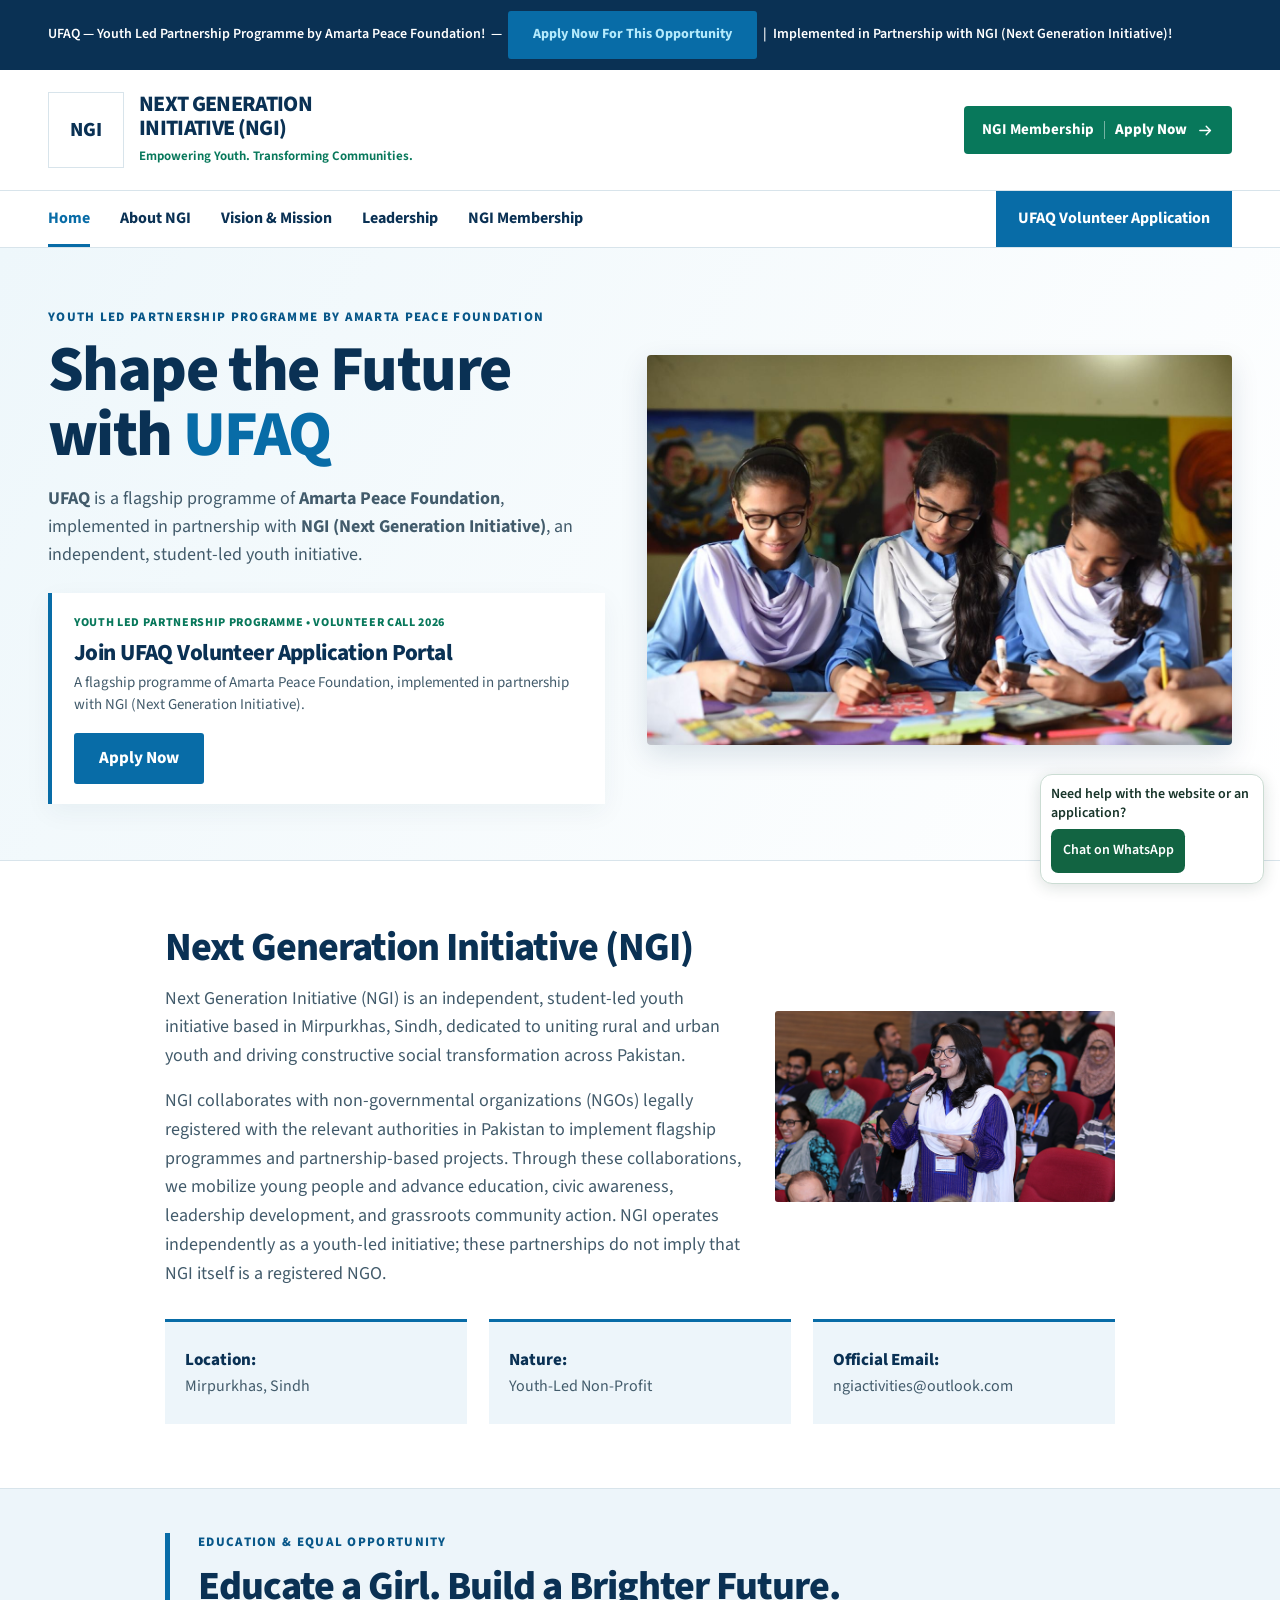
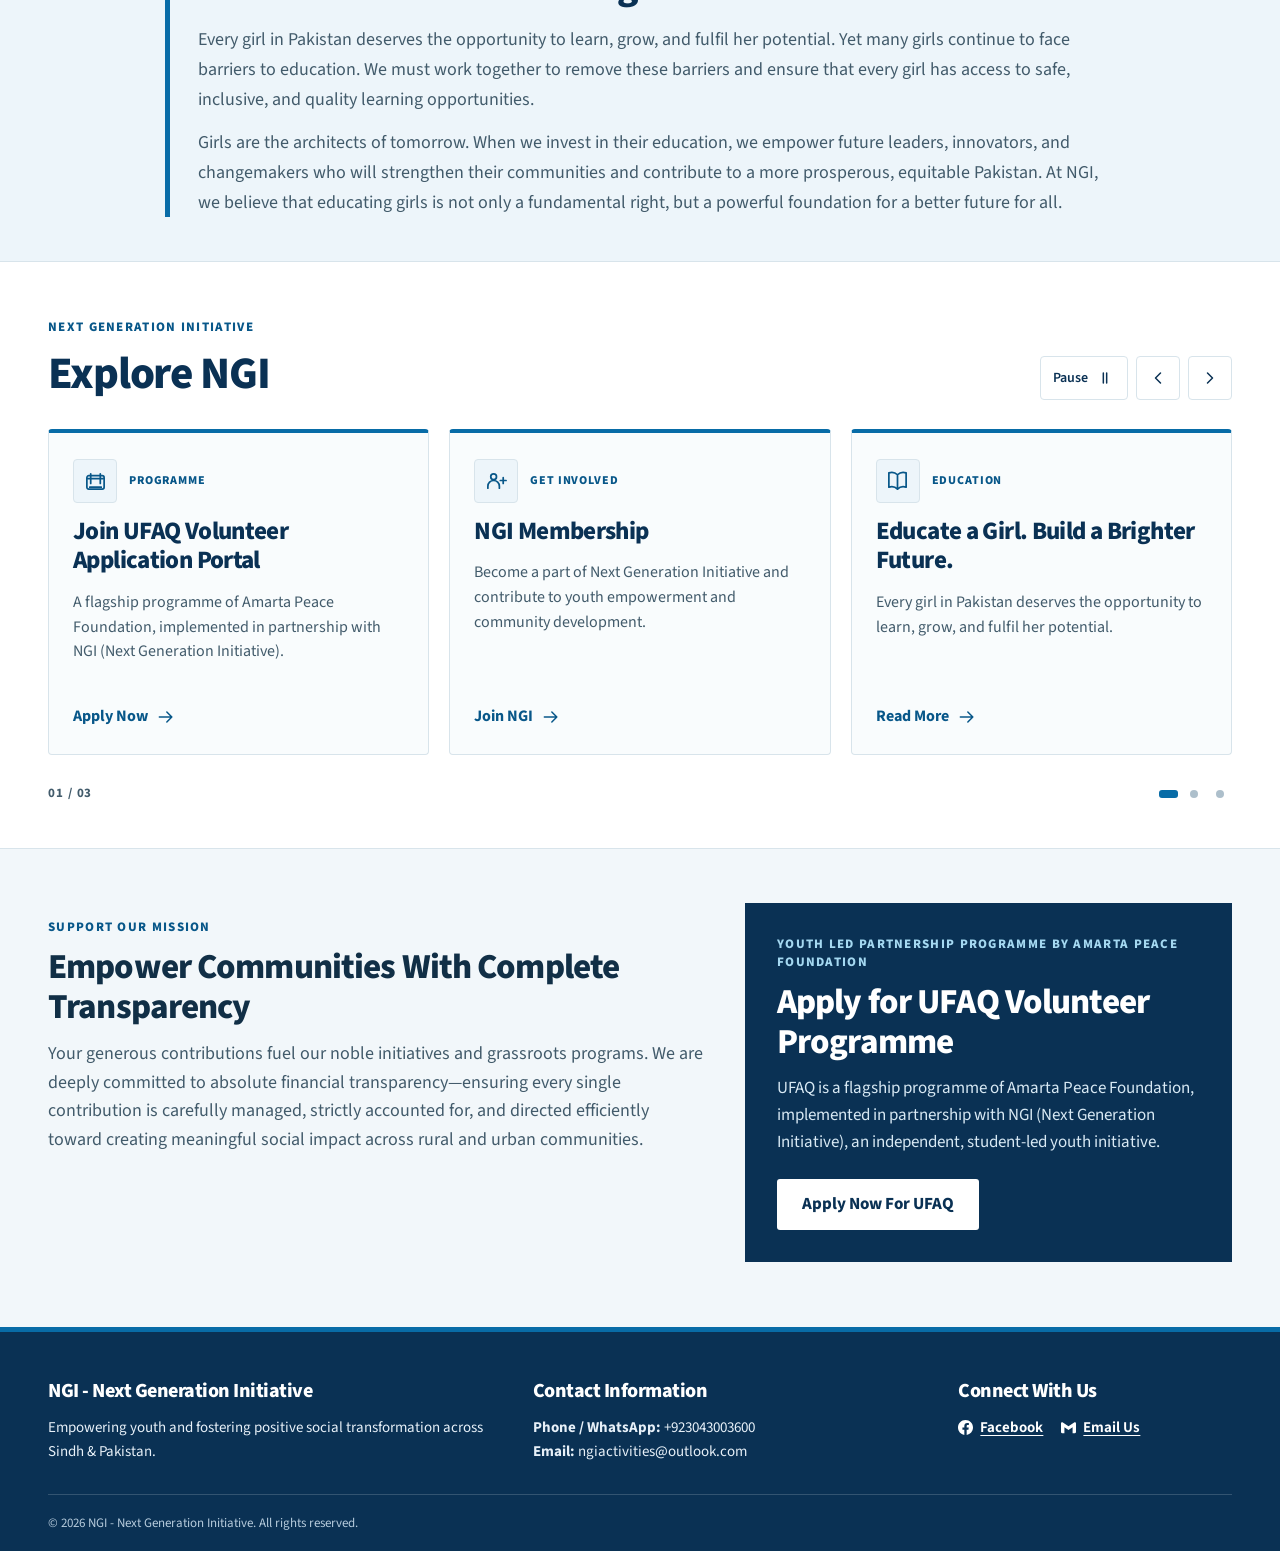
==== commit 8f487cb7: "Add WhatsApp support and applicant-only receipts" ====
--- a/index.html
+++ b/index.html
@@ -5,7 +5,7 @@
 <meta name="description" content="Next Generation Initiative — Empowering Youth. Transforming Communities.">
 <link rel="preconnect" href="https://fonts.googleapis.com"><link rel="preconnect" href="https://fonts.gstatic.com" crossorigin>
 <link href="https://fonts.googleapis.com/css2?family=Source+Sans+3:wght@400;500;600;650;700;800&display=swap" rel="stylesheet">
-<link rel="stylesheet" href="./styles.css?v=ngi-membership-cta-1"></head>
+<link rel="stylesheet" href="./styles.css?v=ngi-whatsapp-help-1"></head>
 <body class="home-page"><a class="skip-link" href="#main">Skip to content</a>
 <div class="announcement">
 <div class="announcement-inner">
@@ -168,7 +168,7 @@
 <div>
 <h4>Connect With Us</h4>
 <div>
-<a href="https://facebook.com" target="_blank" class="footer-link">
+<a href="https://facebook.com" target="_blank" rel="noopener noreferrer" class="footer-link">
 <svg style="width:15px;height:15px;fill:currentColor" viewbox="0 0 24 24"><path d="M24 12.073c0-6.627-5.373-12-12-12s-12 5.373-12 12c0 5.99 4.388 10.954 10.125 11.854v-8.385H7.078v-3.47h3.047V9.43c0-3.007 1.792-4.669 4.533-4.669 1.312 0 2.686.235 2.686.235v2.953H15.83c-1.491 0-1.956.925-1.956 1.874v2.25h3.328l-.532 3.47h-2.796v8.385C19.612 23.027 24 18.062 24 12.073z"></path></svg>
 Facebook
 </a>
@@ -188,4 +188,8 @@
 <script>
 (function(){const b=document.querySelector('.menu-toggle');const n=document.getElementById('nav-links');b.addEventListener('click',()=>{const open=b.getAttribute('aria-expanded')==='true';b.setAttribute('aria-expanded',String(!open));n.classList.toggle('open',!open)});n.addEventListener('click',e=>{if(e.target.closest('a')){b.setAttribute('aria-expanded','false');n.classList.remove('open')}})})();
 </script>
-<script src="./updates-carousel.js" defer></script></body></html>+<script src="./updates-carousel.js" defer></script><aside class="ngi-whatsapp-help" aria-label="Help and support">
+  <p>Need help with the website or an application?</p>
+  <a href="https://wa.me/923043003600" target="_blank" rel="noopener noreferrer">Chat on WhatsApp</a>
+</aside>
+</body></html>
--- a/styles.css
+++ b/styles.css
@@ -69,3 +69,49 @@
 .home-page .ngi-membership-cta svg{flex-shrink:0;width:17px;height:17px;fill:none;stroke:currentColor;stroke-width:2;stroke-linecap:round;stroke-linejoin:round}
 .home-page .ngi-membership-cta:hover{background:#065e49}
 @media(max-width:700px){.home-page .brand-container{flex-direction:column;align-items:stretch;gap:15px}.home-page .ngi-membership-cta{width:100%}}
+
+.ngi-whatsapp-help {
+  position: fixed;
+  right: max(1rem, env(safe-area-inset-right));
+  bottom: max(1rem, env(safe-area-inset-bottom));
+  z-index: 30;
+  max-width: min(14rem, calc(100vw - 2rem));
+  padding: .65rem;
+  border: 1px solid #cbdcd3;
+  border-radius: .75rem;
+  background: #fff;
+  color: #18352a;
+  box-shadow: 0 3px 16px #132e2426;
+  font: 600 .875rem/1.35 "Source Sans 3", system-ui, sans-serif;
+}
+
+.ngi-whatsapp-help p {
+  margin: 0 0 .35rem;
+}
+
+.ngi-whatsapp-help a {
+  display: inline-flex;
+  align-items: center;
+  min-height: 44px;
+  padding: .4rem .7rem;
+  border-radius: .45rem;
+  background: #126442;
+  color: #fff;
+  text-decoration: none;
+}
+
+.ngi-whatsapp-help a:hover {
+  background: #0b5034;
+}
+
+.ngi-whatsapp-help a:focus-visible {
+  outline: 3px solid #174975;
+  outline-offset: 3px;
+}
+
+@media (max-height: 420px) {
+  .ngi-whatsapp-help {
+    position: static;
+    margin: 1rem 1rem 1rem auto;
+  }
+}
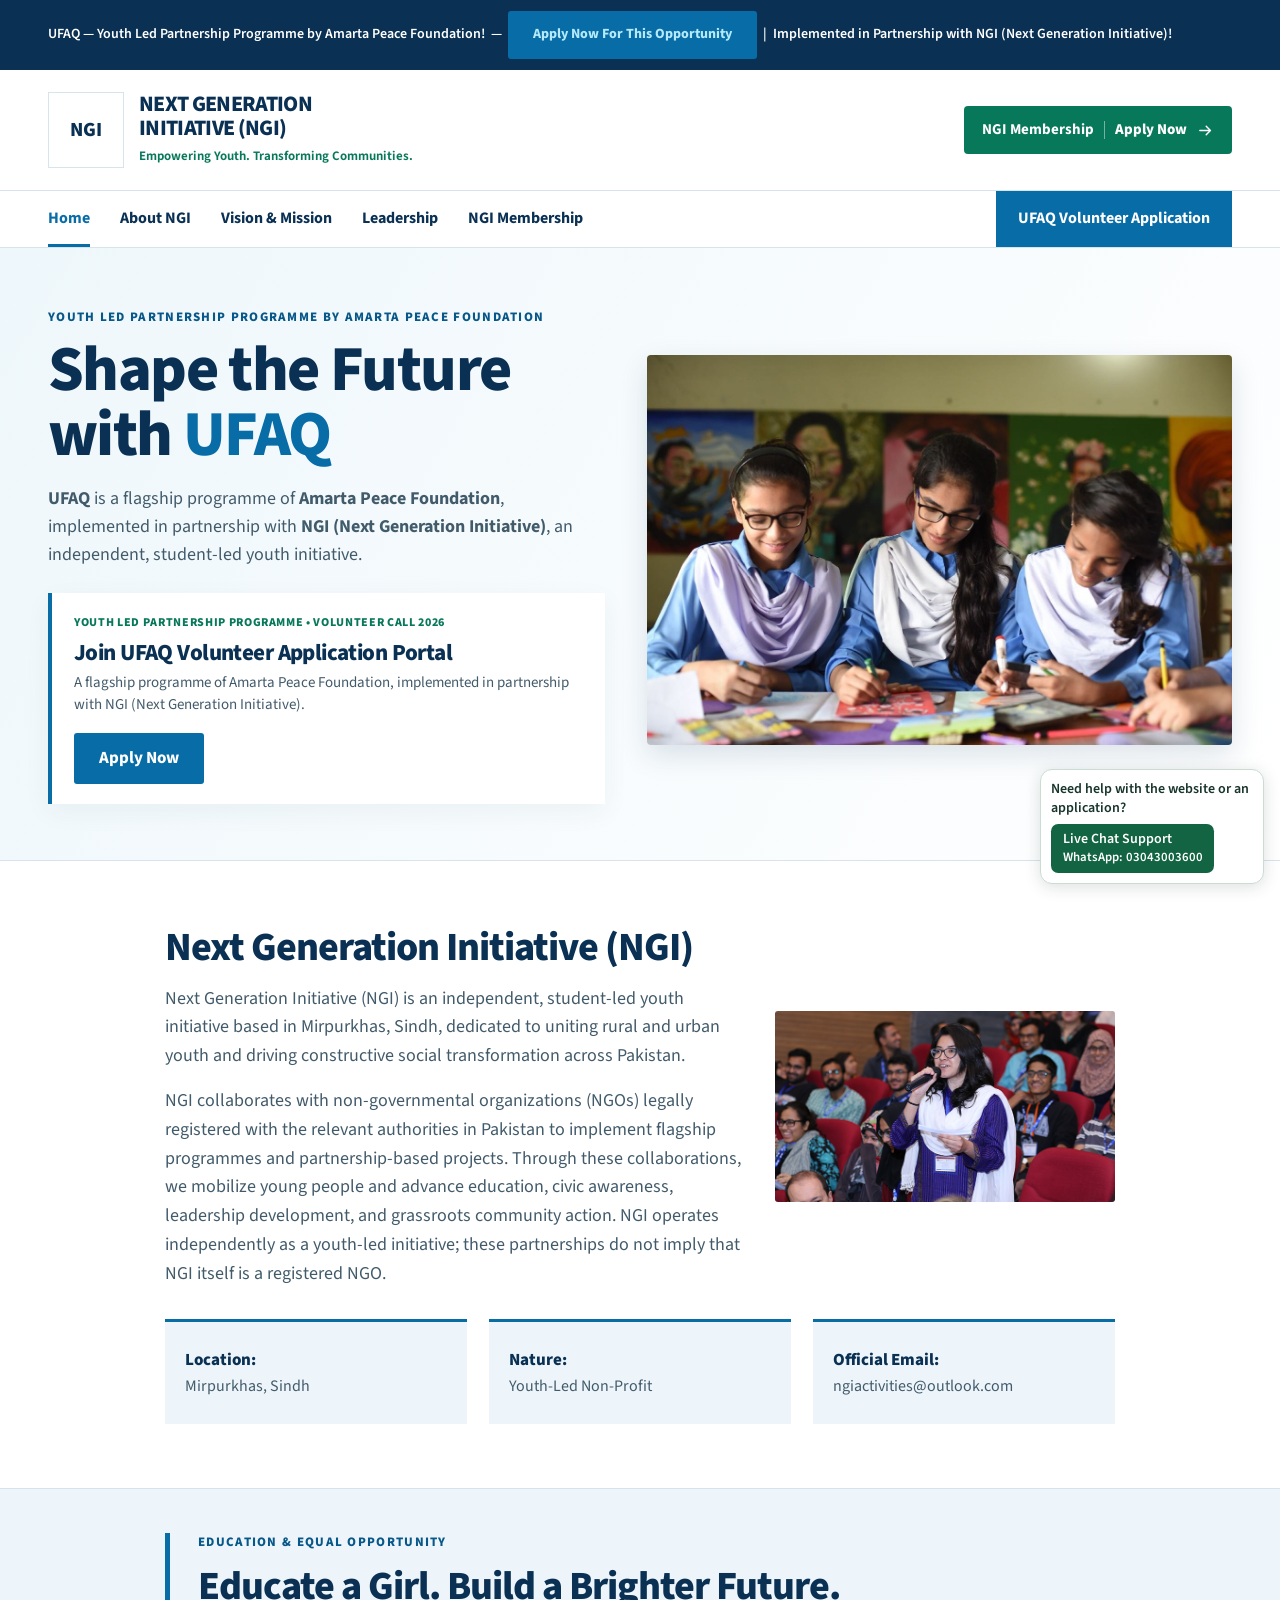
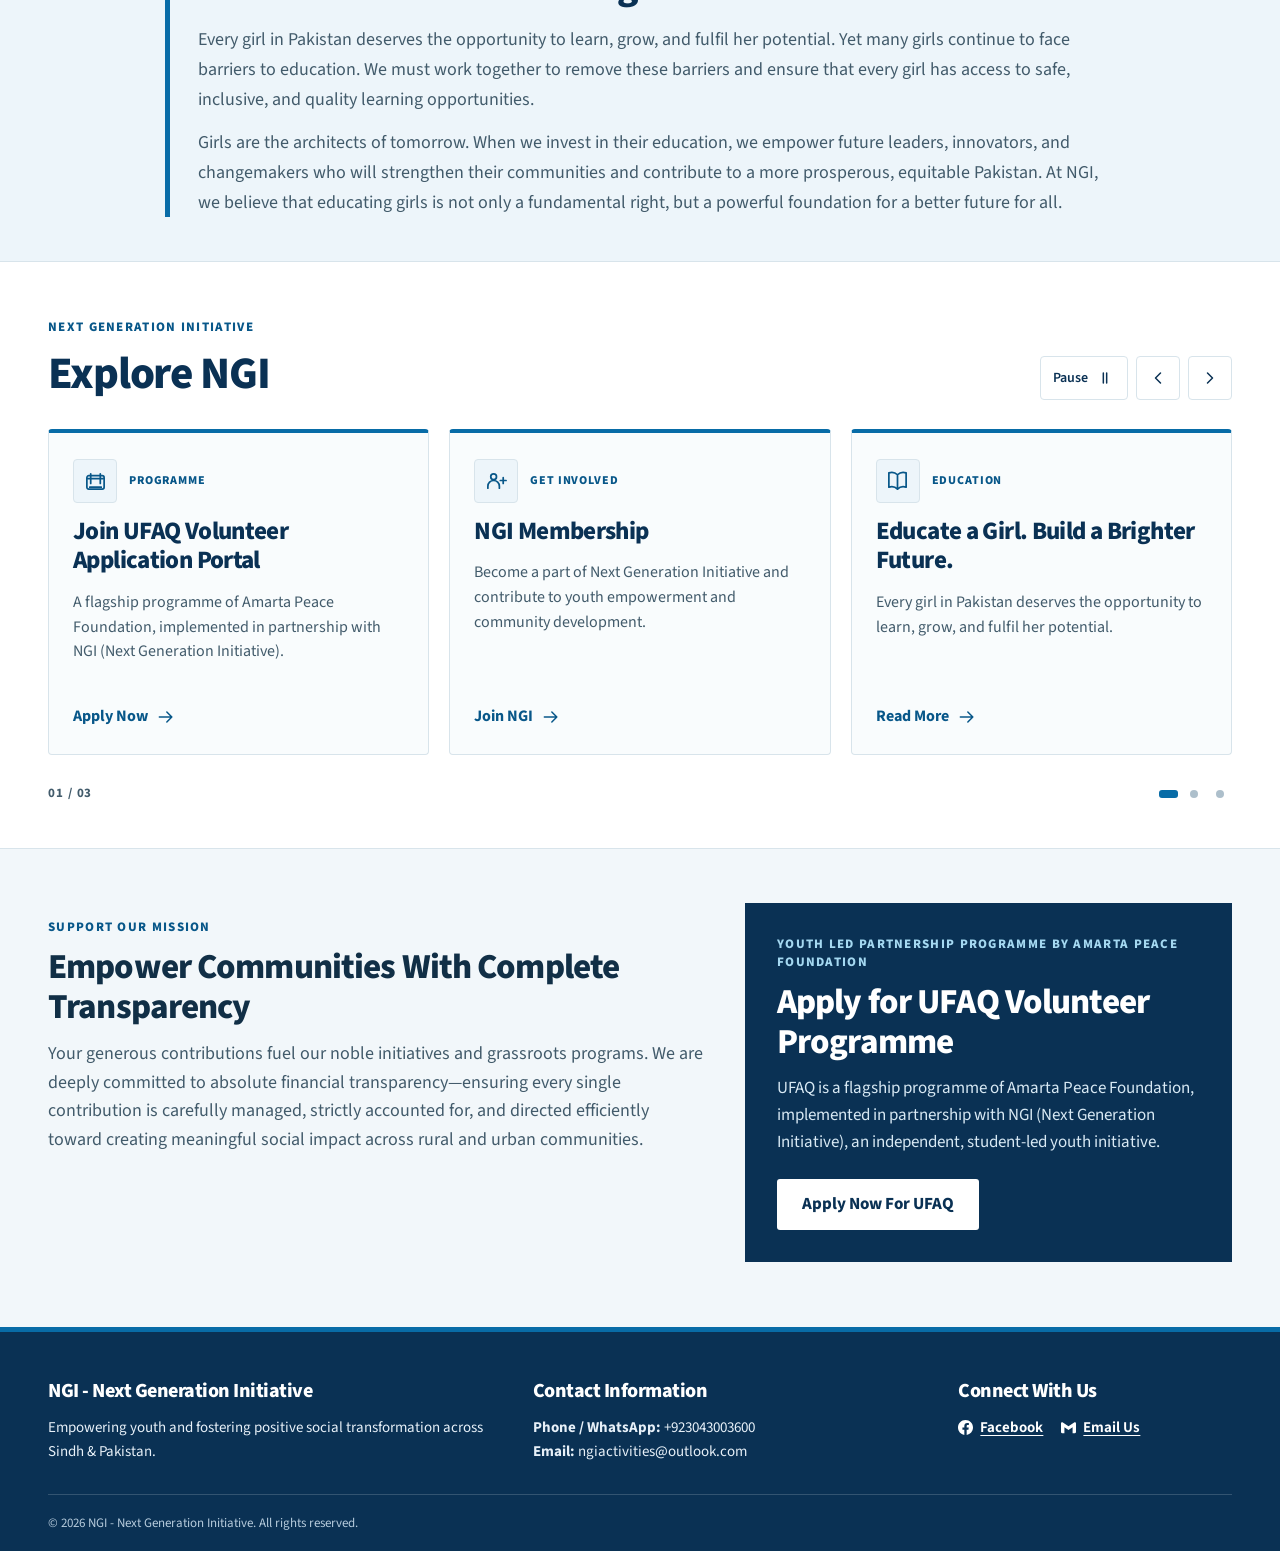
==== commit fa657250: "Show Live Chat Support and the WhatsApp number" ====
--- a/index.html
+++ b/index.html
@@ -5,7 +5,7 @@
 <meta name="description" content="Next Generation Initiative — Empowering Youth. Transforming Communities.">
 <link rel="preconnect" href="https://fonts.googleapis.com"><link rel="preconnect" href="https://fonts.gstatic.com" crossorigin>
 <link href="https://fonts.googleapis.com/css2?family=Source+Sans+3:wght@400;500;600;650;700;800&display=swap" rel="stylesheet">
-<link rel="stylesheet" href="./styles.css?v=ngi-whatsapp-help-1"></head>
+<link rel="stylesheet" href="./styles.css?v=ngi-whatsapp-help-2"></head>
 <body class="home-page"><a class="skip-link" href="#main">Skip to content</a>
 <div class="announcement">
 <div class="announcement-inner">
@@ -190,6 +190,6 @@
 </script>
 <script src="./updates-carousel.js" defer></script><aside class="ngi-whatsapp-help" aria-label="Help and support">
   <p>Need help with the website or an application?</p>
-  <a href="https://wa.me/923043003600" target="_blank" rel="noopener noreferrer">Chat on WhatsApp</a>
+  <a href="https://wa.me/923043003600" target="_blank" rel="noopener noreferrer">Live Chat Support <span>WhatsApp: 03043003600</span></a>
 </aside>
 </body></html>
--- a/styles.css
+++ b/styles.css
@@ -91,13 +91,19 @@
 
 .ngi-whatsapp-help a {
   display: inline-flex;
-  align-items: center;
+  flex-direction: column;
+  align-items: flex-start;
+  justify-content: center;
   min-height: 44px;
   padding: .4rem .7rem;
   border-radius: .45rem;
   background: #126442;
   color: #fff;
   text-decoration: none;
+}
+
+.ngi-whatsapp-help a span {
+  font-size: .8rem;
 }
 
 .ngi-whatsapp-help a:hover {
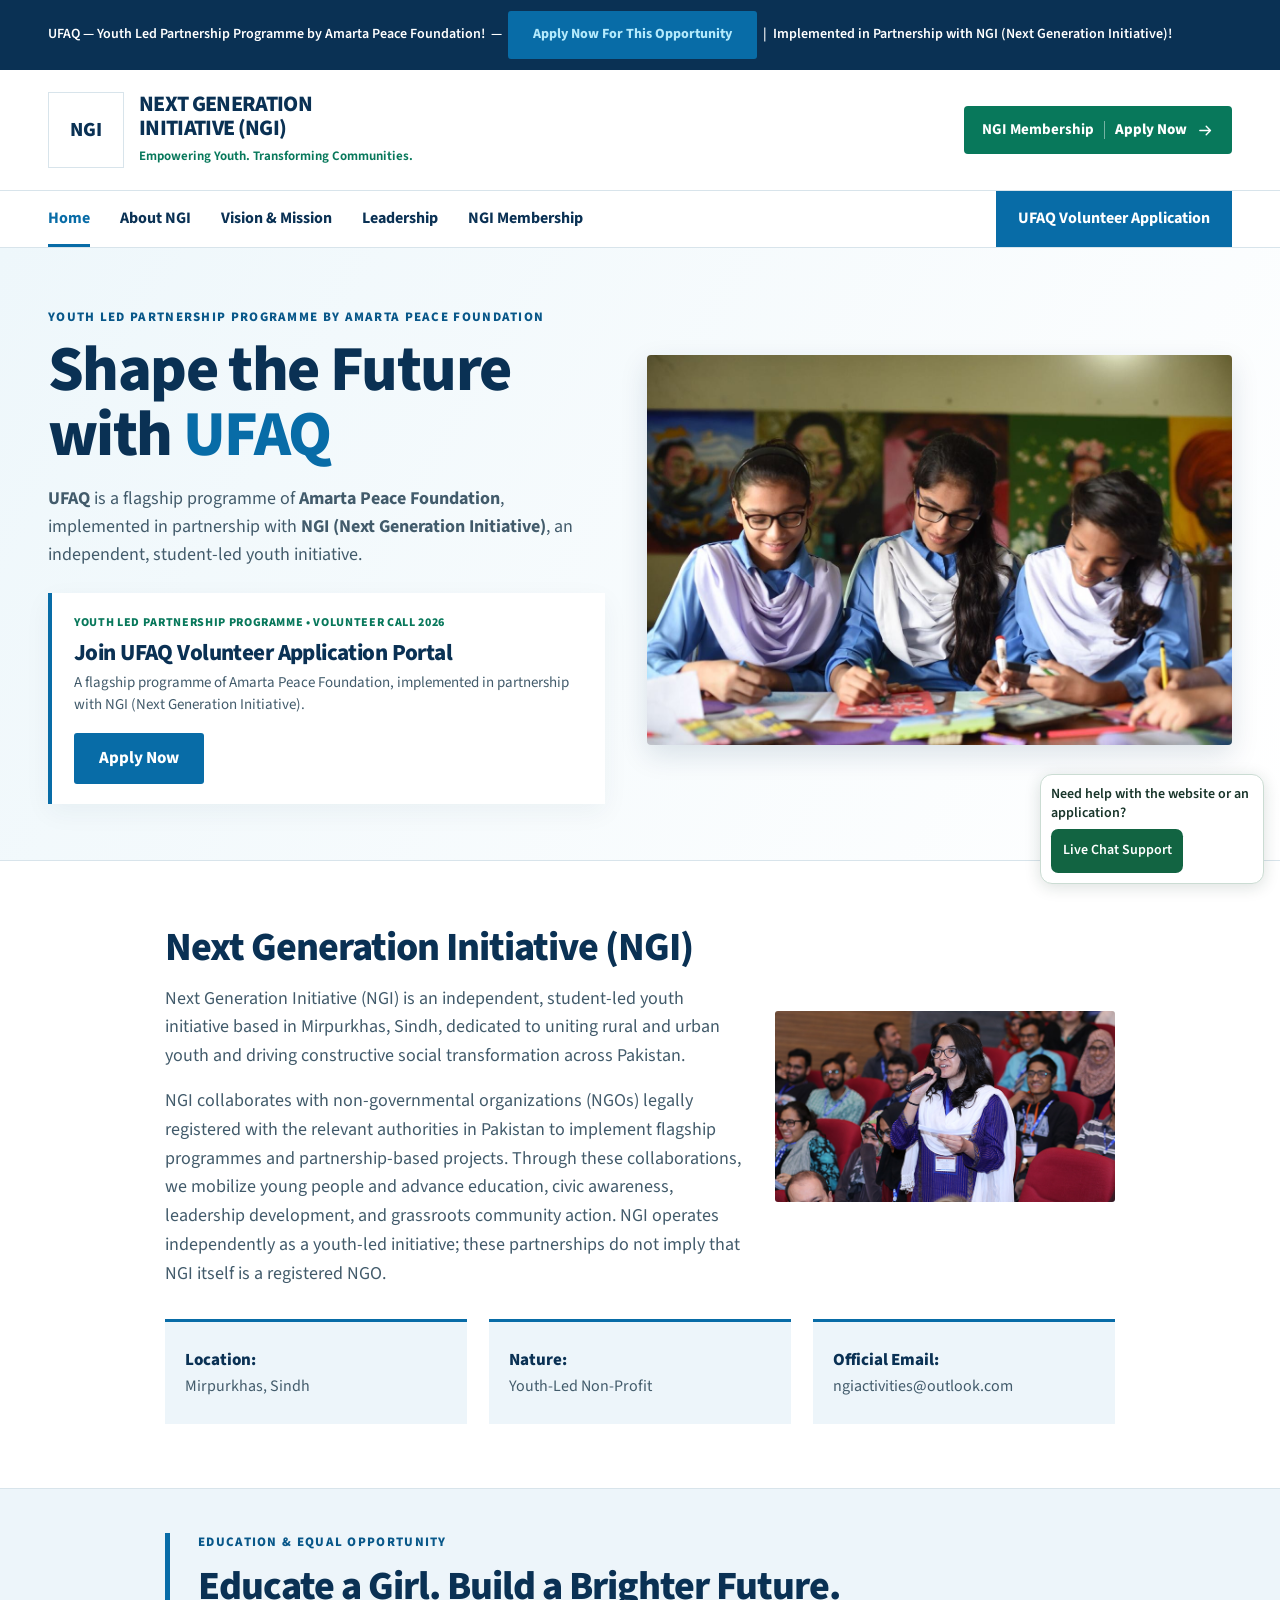
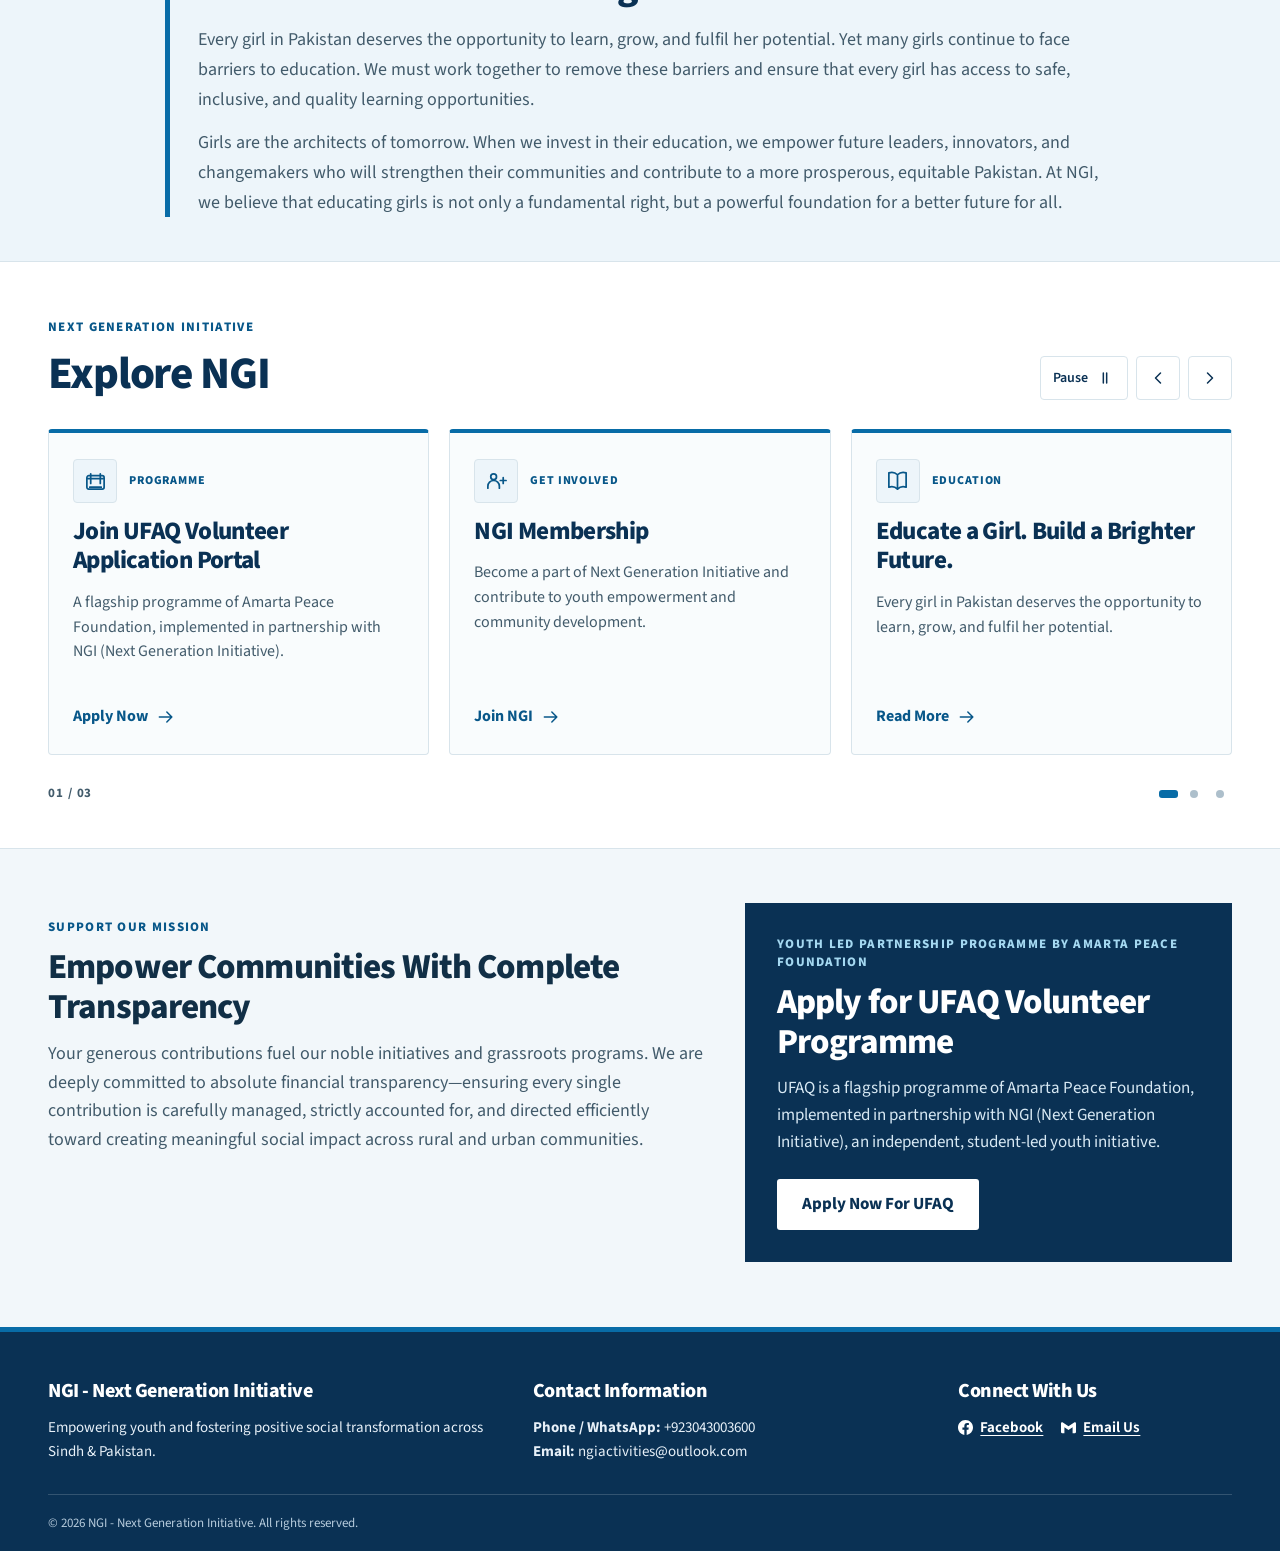
==== commit 308e48f8: "Keep the WhatsApp number in the chat link only" ====
--- a/index.html
+++ b/index.html
@@ -5,7 +5,7 @@
 <meta name="description" content="Next Generation Initiative — Empowering Youth. Transforming Communities.">
 <link rel="preconnect" href="https://fonts.googleapis.com"><link rel="preconnect" href="https://fonts.gstatic.com" crossorigin>
 <link href="https://fonts.googleapis.com/css2?family=Source+Sans+3:wght@400;500;600;650;700;800&display=swap" rel="stylesheet">
-<link rel="stylesheet" href="./styles.css?v=ngi-whatsapp-help-2"></head>
+<link rel="stylesheet" href="./styles.css?v=ngi-whatsapp-help-3"></head>
 <body class="home-page"><a class="skip-link" href="#main">Skip to content</a>
 <div class="announcement">
 <div class="announcement-inner">
@@ -190,6 +190,6 @@
 </script>
 <script src="./updates-carousel.js" defer></script><aside class="ngi-whatsapp-help" aria-label="Help and support">
   <p>Need help with the website or an application?</p>
-  <a href="https://wa.me/923043003600" target="_blank" rel="noopener noreferrer">Live Chat Support <span>WhatsApp: 03043003600</span></a>
+  <a href="https://wa.me/923043003600" target="_blank" rel="noopener noreferrer">Live Chat Support</a>
 </aside>
 </body></html>
--- a/styles.css
+++ b/styles.css
@@ -91,19 +91,13 @@
 
 .ngi-whatsapp-help a {
   display: inline-flex;
-  flex-direction: column;
-  align-items: flex-start;
-  justify-content: center;
+  align-items: center;
   min-height: 44px;
   padding: .4rem .7rem;
   border-radius: .45rem;
   background: #126442;
   color: #fff;
   text-decoration: none;
-}
-
-.ngi-whatsapp-help a span {
-  font-size: .8rem;
 }
 
 .ngi-whatsapp-help a:hover {
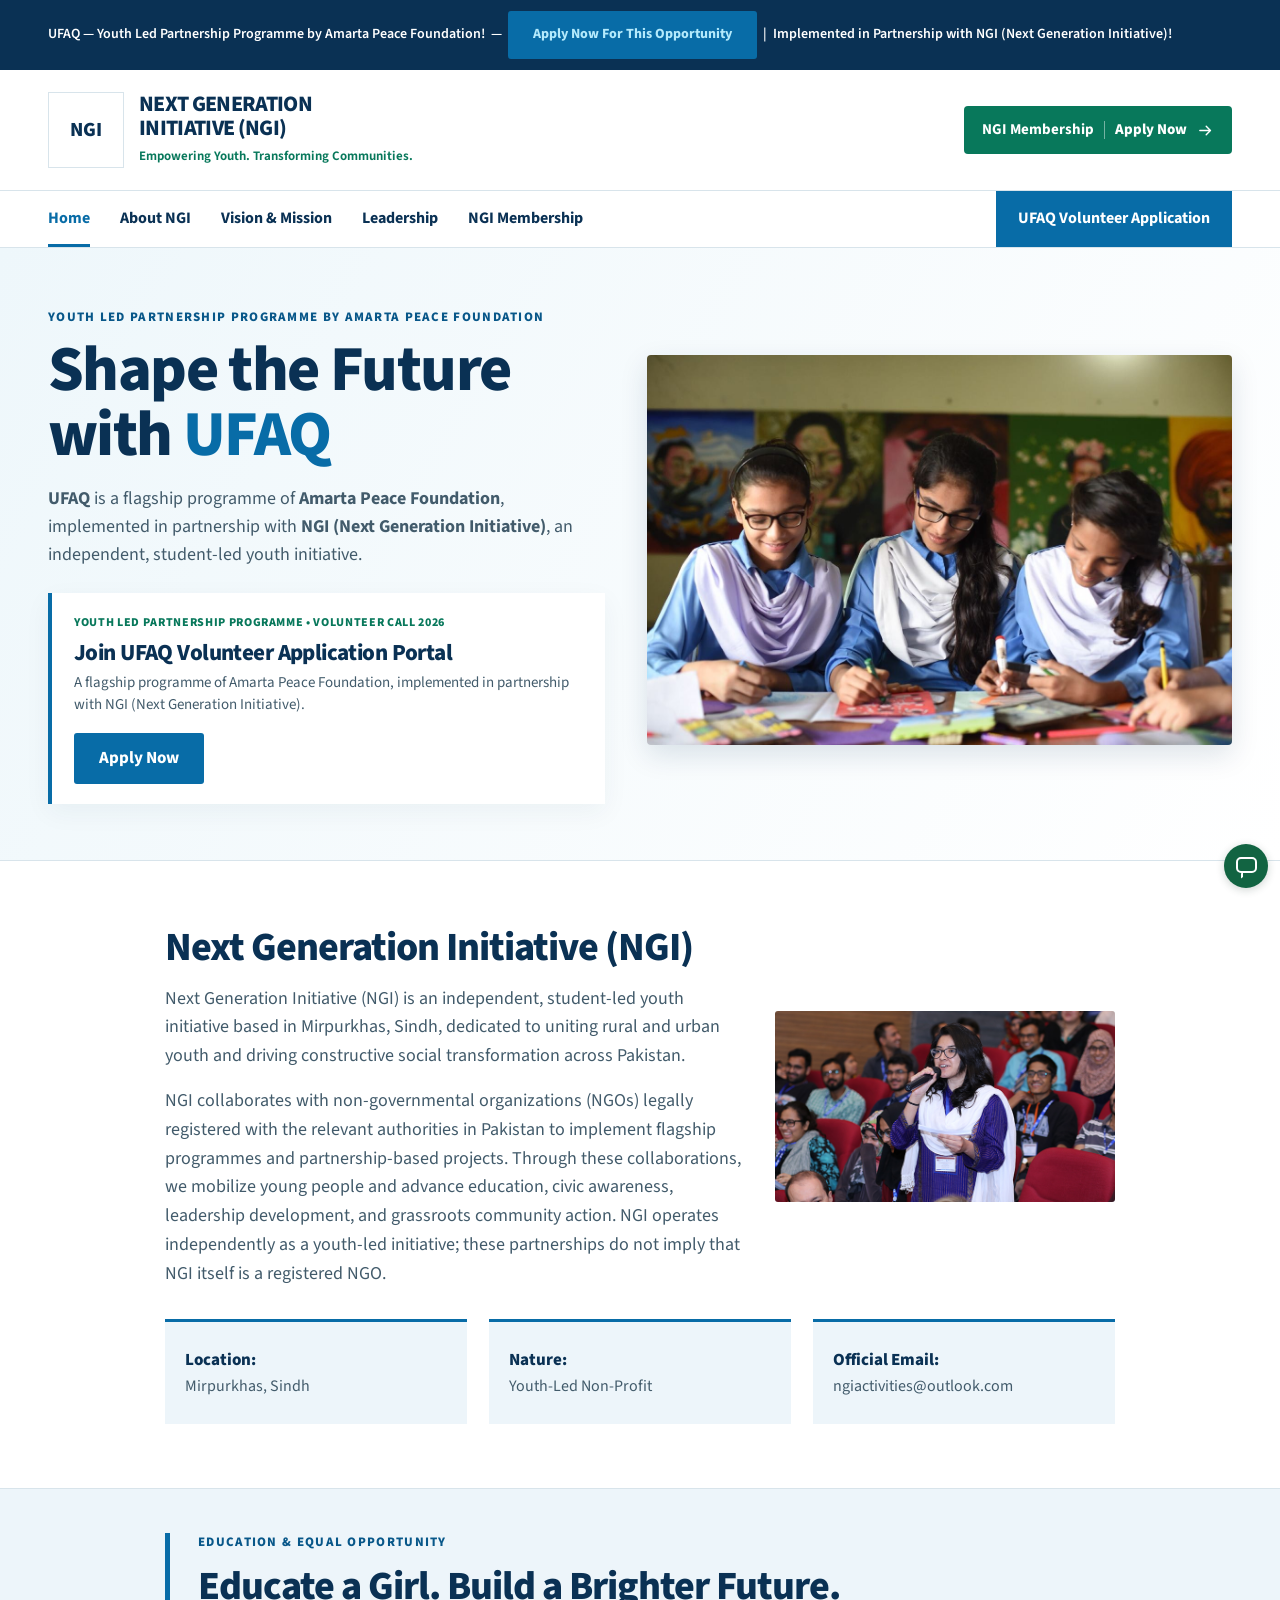
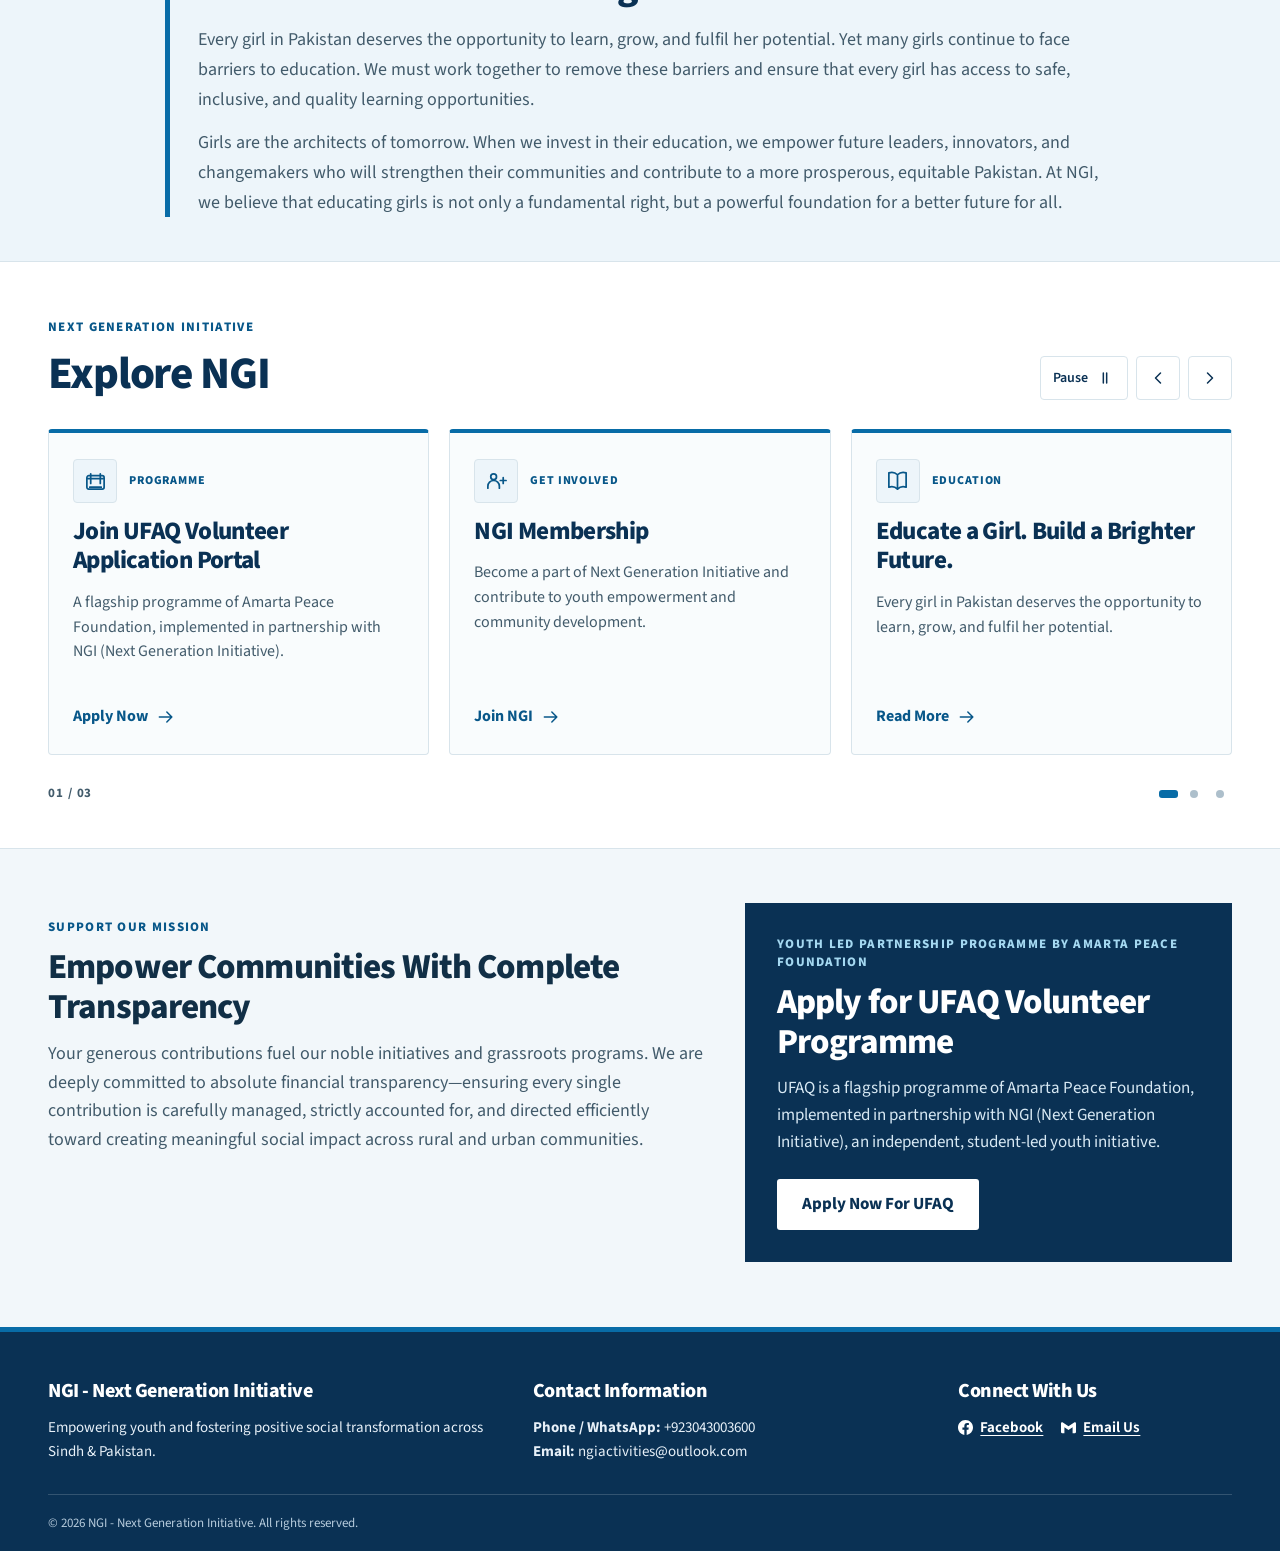
==== commit 1f21fdbd: "Replace the support card with a compact chat icon" ====
--- a/index.html
+++ b/index.html
@@ -5,7 +5,7 @@
 <meta name="description" content="Next Generation Initiative — Empowering Youth. Transforming Communities.">
 <link rel="preconnect" href="https://fonts.googleapis.com"><link rel="preconnect" href="https://fonts.gstatic.com" crossorigin>
 <link href="https://fonts.googleapis.com/css2?family=Source+Sans+3:wght@400;500;600;650;700;800&display=swap" rel="stylesheet">
-<link rel="stylesheet" href="./styles.css?v=ngi-whatsapp-help-3"></head>
+<link rel="stylesheet" href="./styles.css?v=ngi-whatsapp-help-4"></head>
 <body class="home-page"><a class="skip-link" href="#main">Skip to content</a>
 <div class="announcement">
 <div class="announcement-inner">
@@ -188,8 +188,7 @@
 <script>
 (function(){const b=document.querySelector('.menu-toggle');const n=document.getElementById('nav-links');b.addEventListener('click',()=>{const open=b.getAttribute('aria-expanded')==='true';b.setAttribute('aria-expanded',String(!open));n.classList.toggle('open',!open)});n.addEventListener('click',e=>{if(e.target.closest('a')){b.setAttribute('aria-expanded','false');n.classList.remove('open')}})})();
 </script>
-<script src="./updates-carousel.js" defer></script><aside class="ngi-whatsapp-help" aria-label="Help and support">
-  <p>Need help with the website or an application?</p>
-  <a href="https://wa.me/923043003600" target="_blank" rel="noopener noreferrer">Live Chat Support</a>
-</aside>
+<script src="./updates-carousel.js" defer></script><a class="ngi-whatsapp-help" href="https://wa.me/923043003600" target="_blank" rel="noopener noreferrer" aria-label="Live Chat Support on WhatsApp" title="Live Chat Support">
+  <span aria-hidden="true"></span>
+</a>
 </body></html>
--- a/styles.css
+++ b/styles.css
@@ -72,46 +72,46 @@
 
 .ngi-whatsapp-help {
   position: fixed;
-  right: max(1rem, env(safe-area-inset-right));
-  bottom: max(1rem, env(safe-area-inset-bottom));
+  right: max(.75rem, env(safe-area-inset-right));
+  bottom: max(.75rem, env(safe-area-inset-bottom));
   z-index: 30;
-  max-width: min(14rem, calc(100vw - 2rem));
-  padding: .65rem;
-  border: 1px solid #cbdcd3;
-  border-radius: .75rem;
-  background: #fff;
-  color: #18352a;
-  box-shadow: 0 3px 16px #132e2426;
-  font: 600 .875rem/1.35 "Source Sans 3", system-ui, sans-serif;
+  display: grid;
+  place-items: center;
+  width: 44px;
+  height: 44px;
+  border-radius: 50%;
+  background: #126442;
+  color: #fff;
+  box-shadow: 0 2px 8px #132e2433;
 }
 
-.ngi-whatsapp-help p {
-  margin: 0 0 .35rem;
-}
-
-.ngi-whatsapp-help a {
-  display: inline-flex;
-  align-items: center;
-  min-height: 44px;
-  padding: .4rem .7rem;
-  border-radius: .45rem;
-  background: #126442;
-  color: #fff;
-  text-decoration: none;
-}
-
-.ngi-whatsapp-help a:hover {
+.ngi-whatsapp-help:hover {
   background: #0b5034;
 }
 
-.ngi-whatsapp-help a:focus-visible {
+.ngi-whatsapp-help:focus-visible {
   outline: 3px solid #174975;
   outline-offset: 3px;
 }
 
-@media (max-height: 420px) {
-  .ngi-whatsapp-help {
-    position: static;
-    margin: 1rem 1rem 1rem auto;
-  }
+.ngi-whatsapp-help span {
+  position: relative;
+  display: block;
+  box-sizing: border-box;
+  width: 21px;
+  height: 16px;
+  margin-bottom: 3px;
+  border: 2px solid currentColor;
+  border-radius: 5px;
 }
+
+.ngi-whatsapp-help span::after {
+  content: "";
+  position: absolute;
+  bottom: -5px;
+  left: 3px;
+  width: 5px;
+  height: 5px;
+  border-left: 2px solid currentColor;
+  transform: skewY(-35deg);
+}
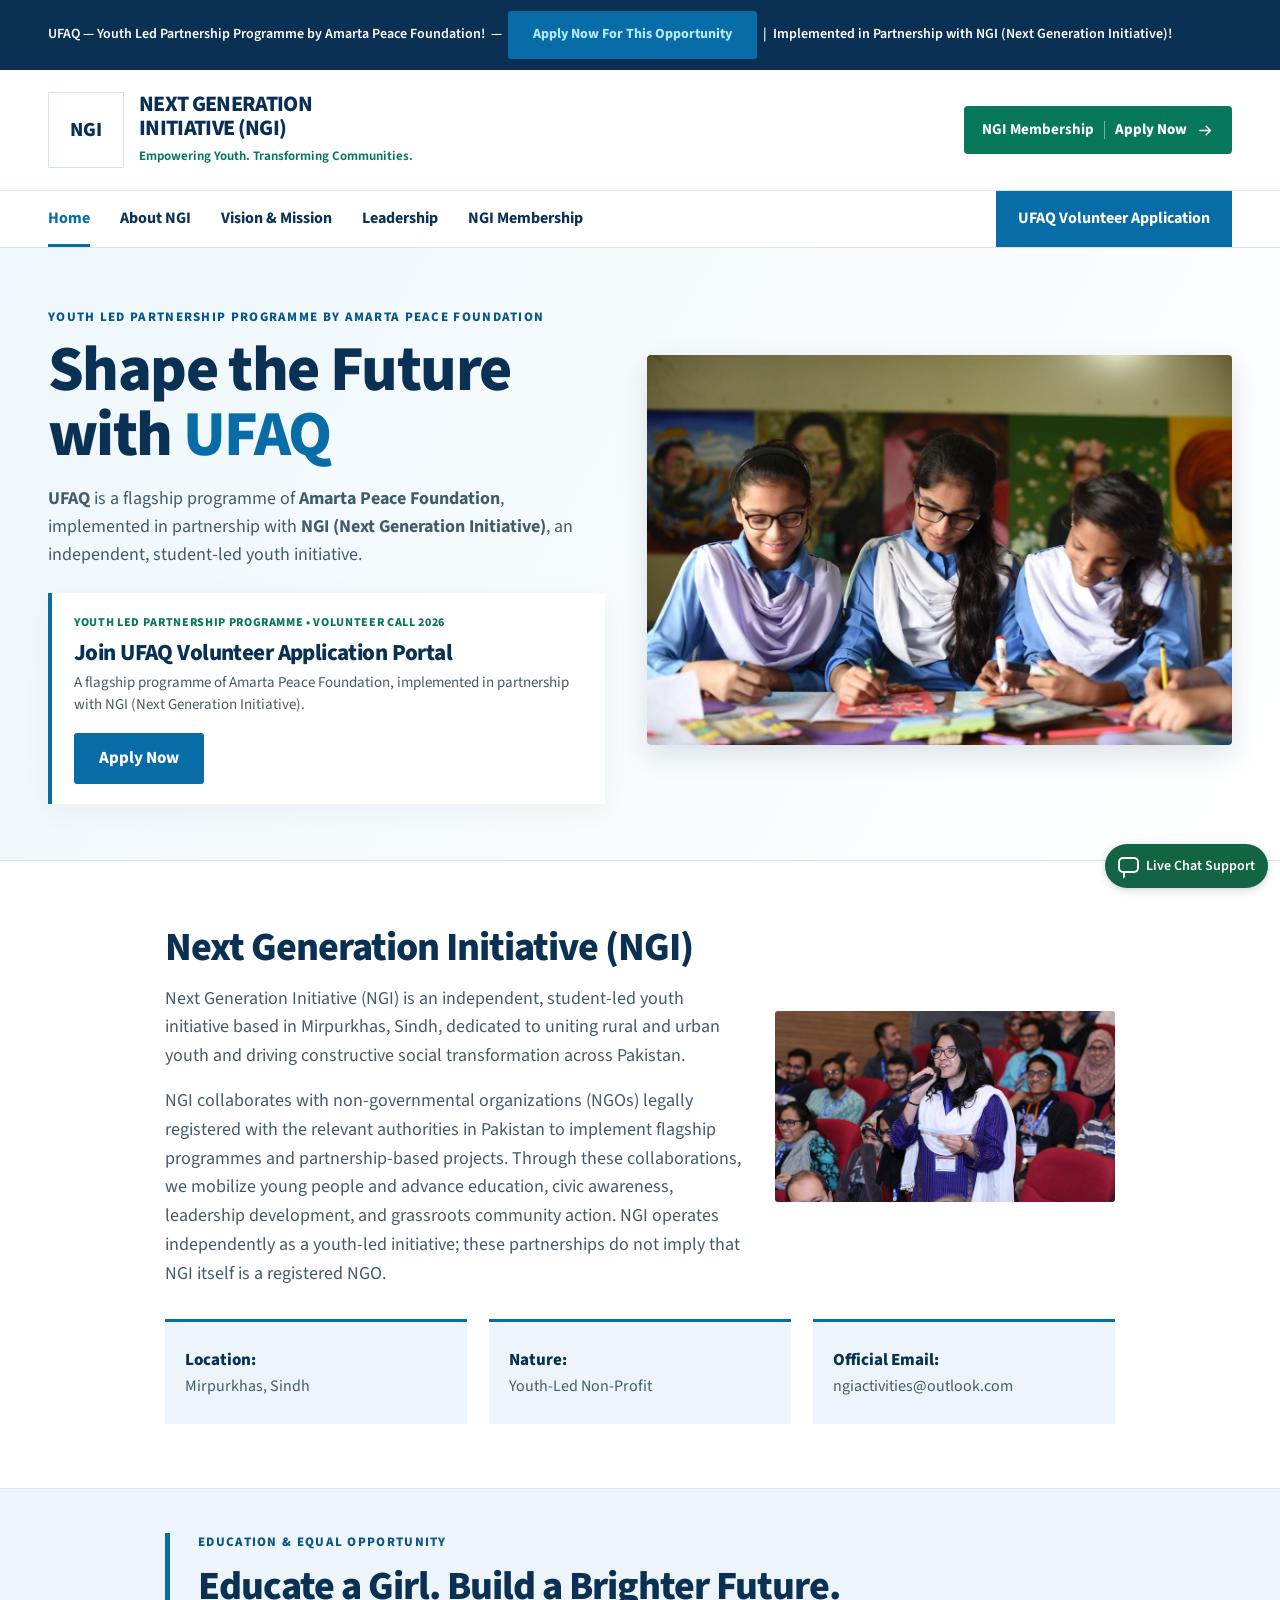
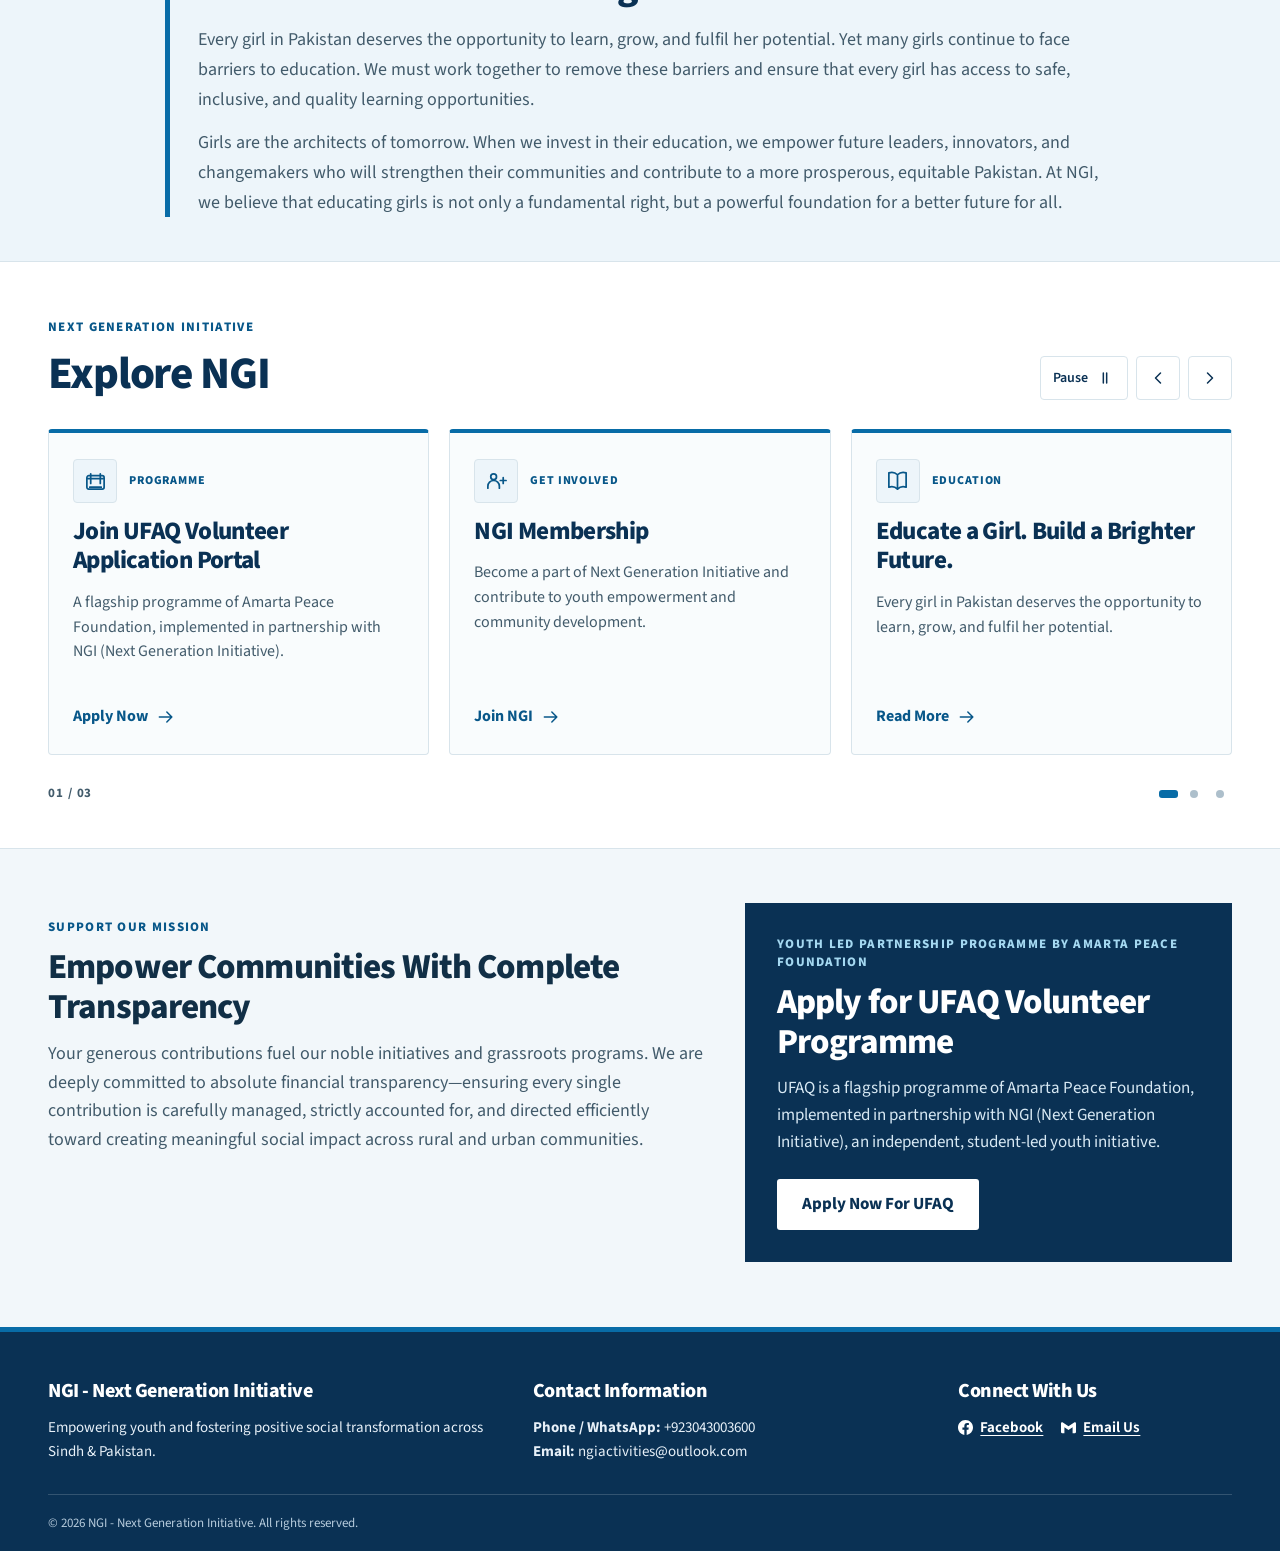
==== commit 178836e9: "Show the label beside the compact chat icon" ====
--- a/index.html
+++ b/index.html
@@ -5,7 +5,7 @@
 <meta name="description" content="Next Generation Initiative — Empowering Youth. Transforming Communities.">
 <link rel="preconnect" href="https://fonts.googleapis.com"><link rel="preconnect" href="https://fonts.gstatic.com" crossorigin>
 <link href="https://fonts.googleapis.com/css2?family=Source+Sans+3:wght@400;500;600;650;700;800&display=swap" rel="stylesheet">
-<link rel="stylesheet" href="./styles.css?v=ngi-whatsapp-help-4"></head>
+<link rel="stylesheet" href="./styles.css?v=ngi-whatsapp-help-5"></head>
 <body class="home-page"><a class="skip-link" href="#main">Skip to content</a>
 <div class="announcement">
 <div class="announcement-inner">
@@ -190,5 +190,6 @@
 </script>
 <script src="./updates-carousel.js" defer></script><a class="ngi-whatsapp-help" href="https://wa.me/923043003600" target="_blank" rel="noopener noreferrer" aria-label="Live Chat Support on WhatsApp" title="Live Chat Support">
   <span aria-hidden="true"></span>
+  Live Chat Support
 </a>
 </body></html>
--- a/styles.css
+++ b/styles.css
@@ -75,18 +75,23 @@
   right: max(.75rem, env(safe-area-inset-right));
   bottom: max(.75rem, env(safe-area-inset-bottom));
   z-index: 30;
-  display: grid;
-  place-items: center;
-  width: 44px;
-  height: 44px;
-  border-radius: 50%;
+  display: inline-flex;
+  align-items: center;
+  gap: .45rem;
+  min-height: 44px;
+  padding: 0 .8rem;
+  border-radius: 999px;
   background: #126442;
   color: #fff;
   box-shadow: 0 2px 8px #132e2433;
+  font: 600 .875rem/1.2 "Source Sans 3", system-ui, sans-serif;
+  text-decoration: none;
+  white-space: nowrap;
 }
 
 .ngi-whatsapp-help:hover {
   background: #0b5034;
+  color: #fff;
 }
 
 .ngi-whatsapp-help:focus-visible {
